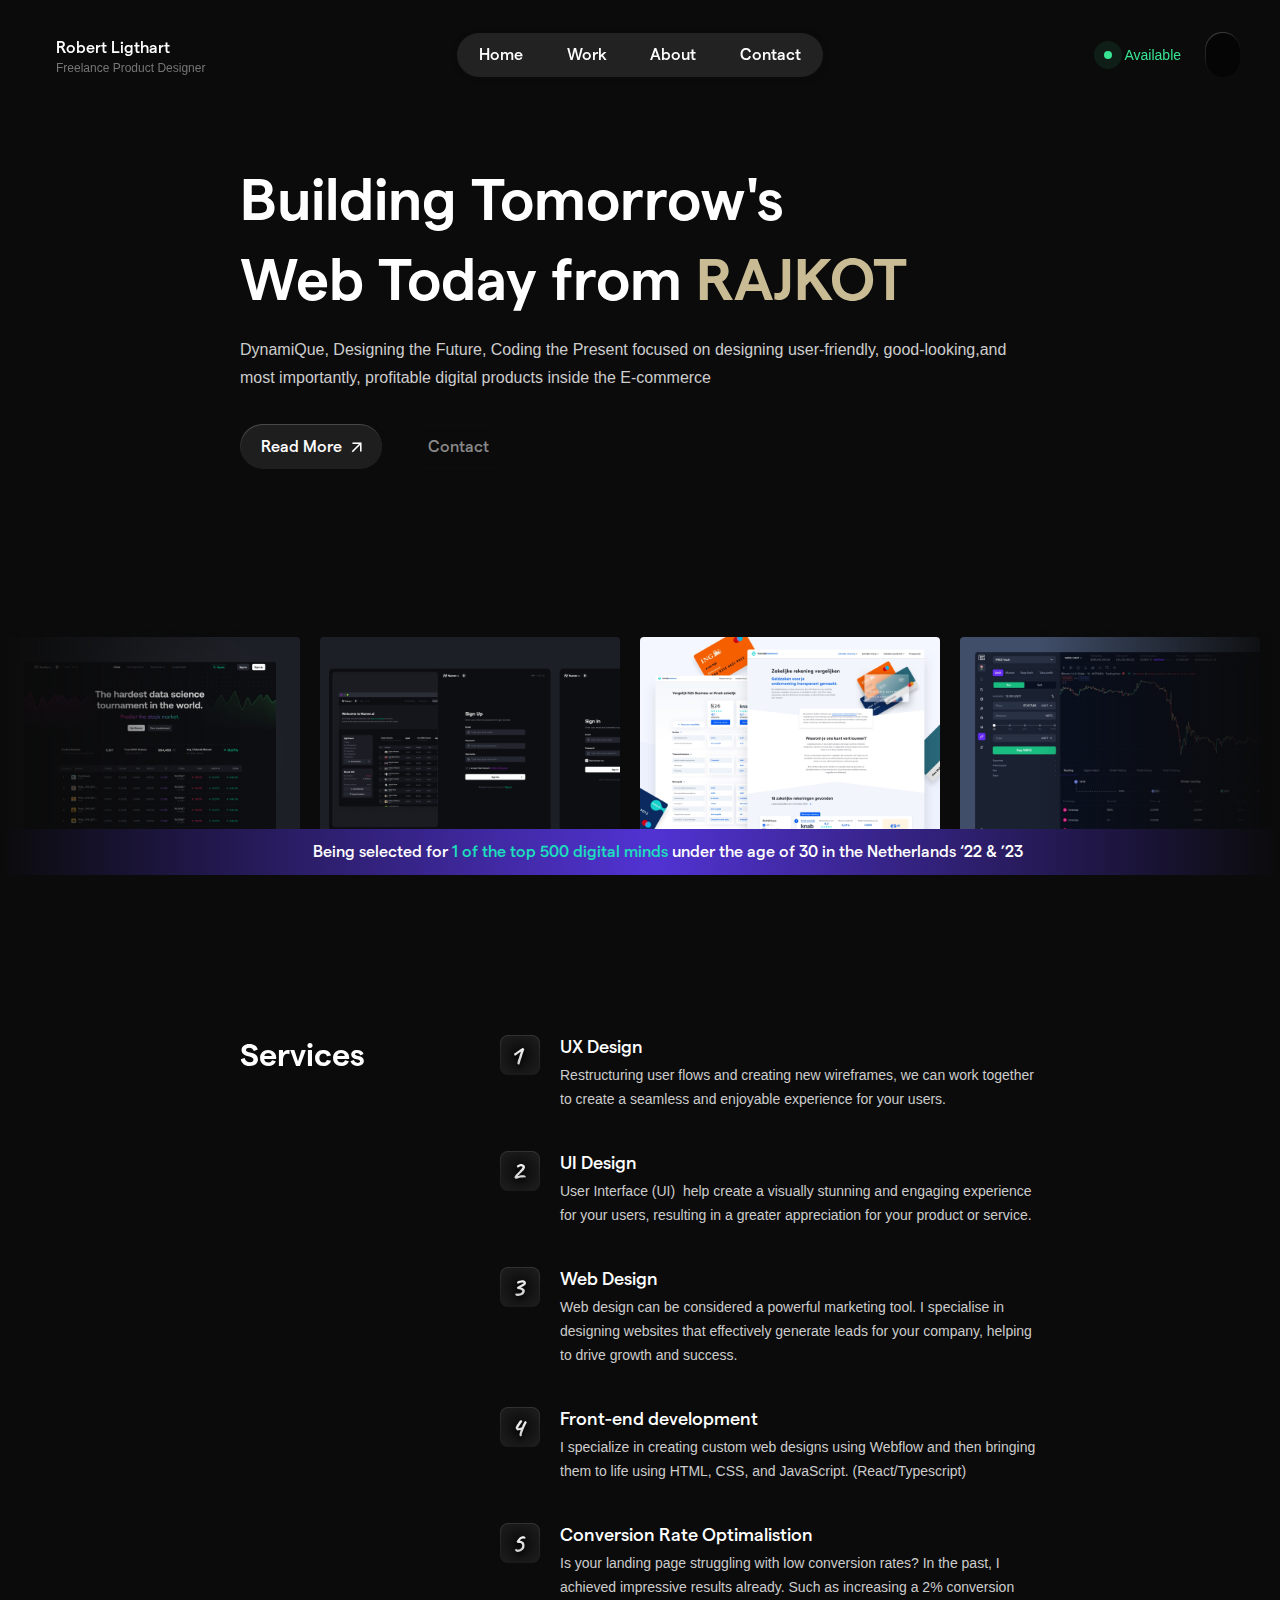
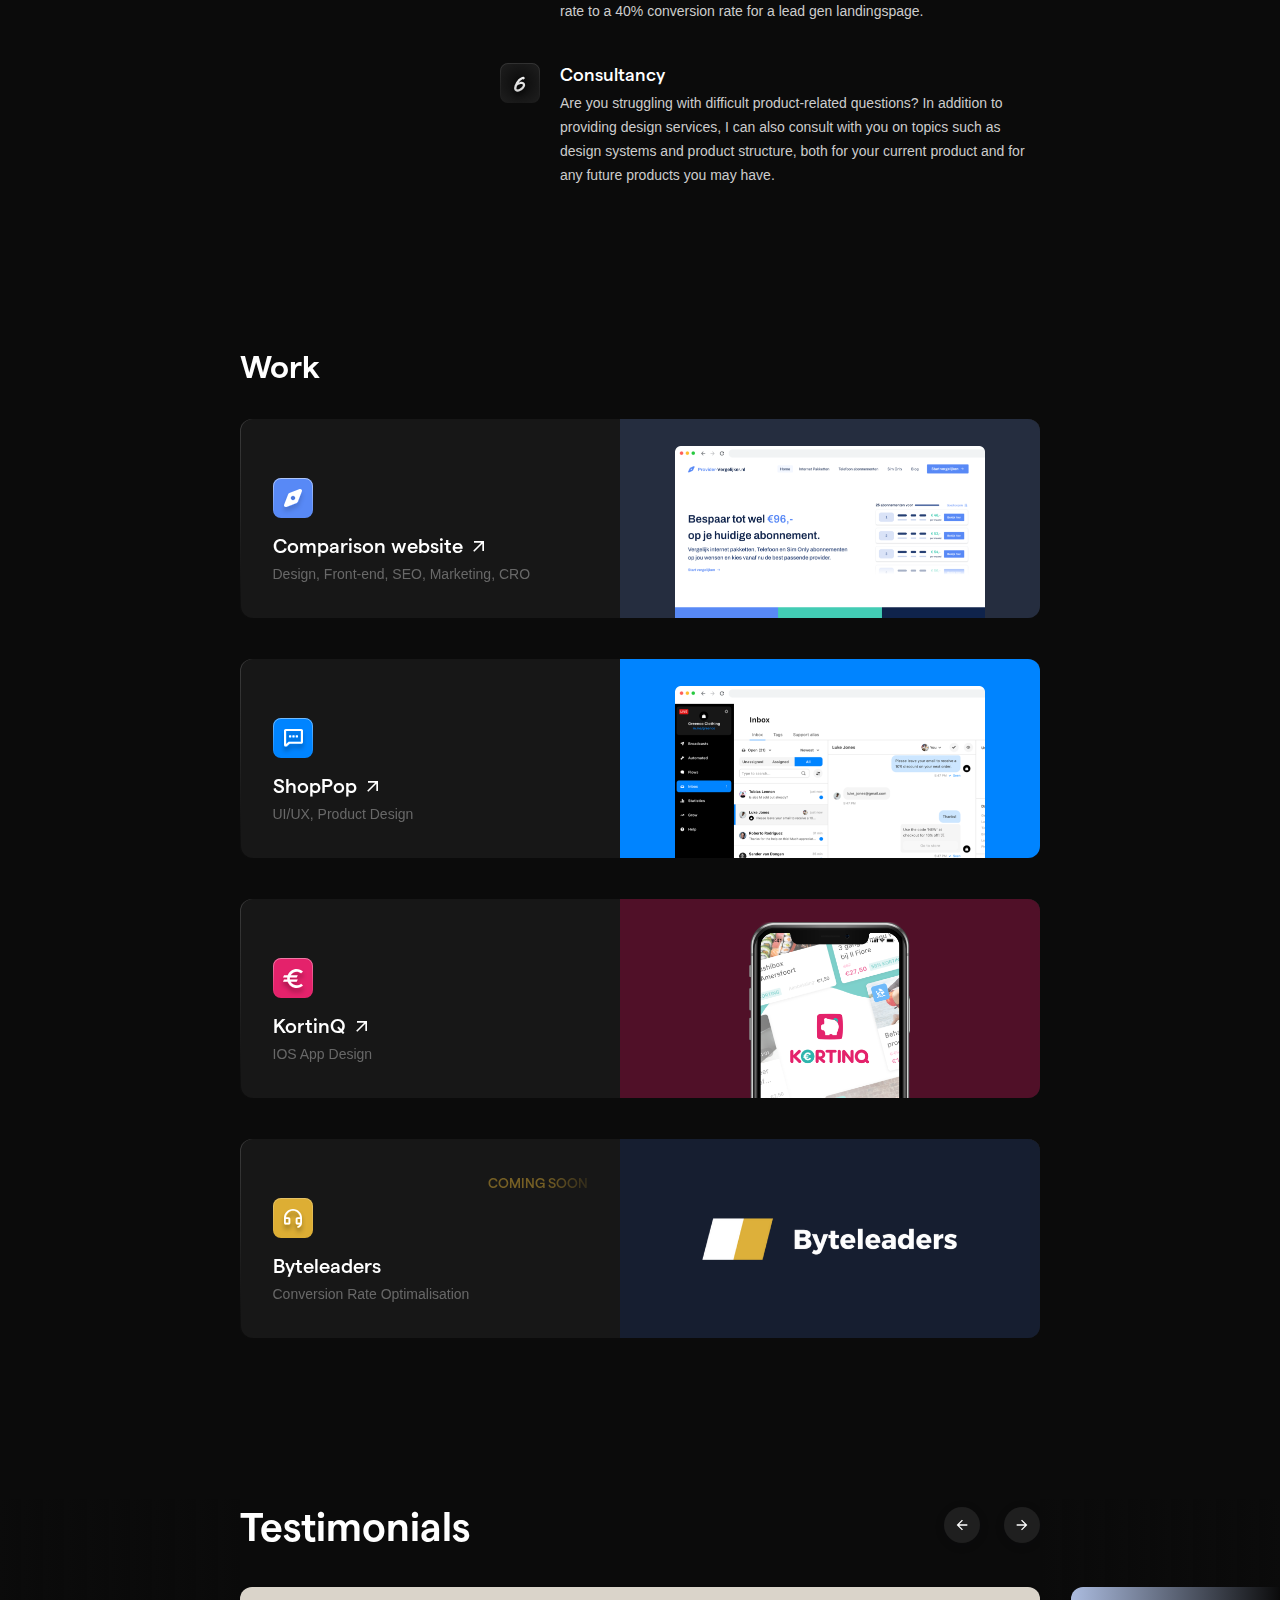
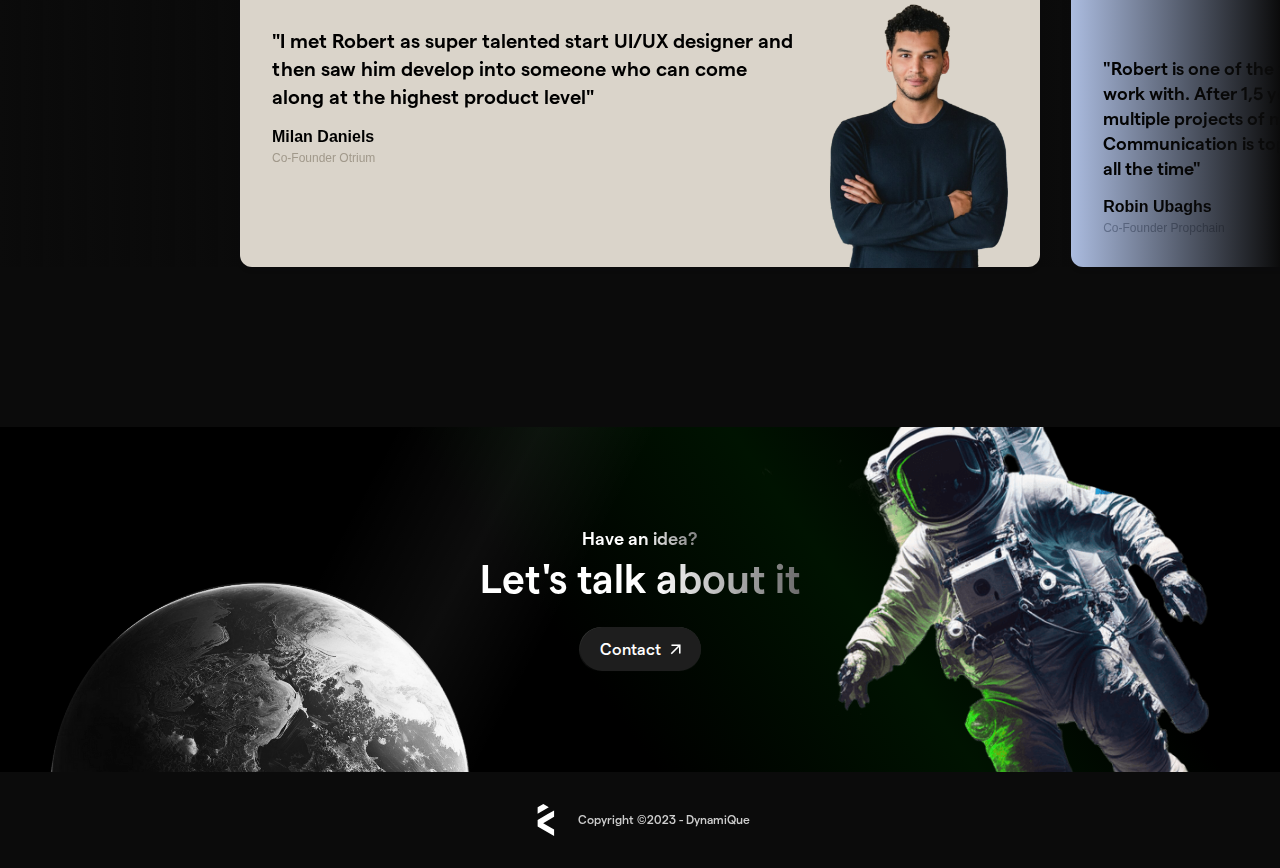
==== index.html @ 15ef6dbe "update" ====
<!DOCTYPE html>
<html data-wf-page="64470065adf2a67457bcbb56">

<head>
	<meta charset="utf-8">
	<meta http-equiv="X-UA-Compatible" content="IE=edge">
	<meta name="viewport" content="width=device-width, initial-scale=1">
	<title>DynamiQue</title>

	<!-- ======================== SEO ============================== -->

	<meta
		content="Robert Ligthart, since 2019 full-time Freelance Product Designer focused on designing user-friendly, good-looking and most importantly, profitable digital products inside the E-commerce, SaaS and Crypto/Web-3 industry."
		name="description" />

	<meta content="width=device-width, initial-scale=1" name="viewport" />

	<meta content="BVxOdTvZc98gJjVz7nX_ba3w53ioQmZ37UPcIJgCwN0" name="google-site-verification" />

	<!-- =========================================================== -->

	<!-- <link rel="stylesheet" href="/assets/css/bootstrap.min.css"> -->
	<link rel="stylesheet" href="/assets/css/fontawesome-all.css">
	<link rel="stylesheet" href="/assets/css/searchboxstyle.css">
	<link rel="stylesheet" href="/assets/css/slick.css">
	<link rel="stylesheet" href="/assets/css/slick-theme.css">
	<link rel="stylesheet" href="/assets/css/animate.css">
	<link rel="stylesheet" href="/assets/css/style.css">
	<link rel="stylesheet" href="/assets/css/responsive.css">
	<link rel="stylesheet" href="/assets/css/font.css">

	<script src="https://kit.fontawesome.com/6880c7d510.js" crossorigin="anonymous"></script>

	<link href="https://fonts.googleapis.com" rel="preconnect" />
	<link href="https://fonts.gstatic.com" rel="preconnect" crossorigin="anonymous" />
	<script type="text/javascript">
		WebFont.load({
			google: {
				families: [
					"Inter:regular,500,600,700,800",
					"Inter:regular,500,600,700,800",
				],
			},
		});
	</script>
	<script type="text/javascript">
		!(function (o, c) {
			var n = c.documentElement,
				t = " w-mod-";
			(n.className += t + "js"),
				("ontouchstart" in o ||
					(o.DocumentTouch && c instanceof DocumentTouch)) &&
				(n.className += t + "touch");
		})(window, document);
	</script>

	<script type="text/javascript">
		window.dataLayer = window.dataLayer || [];
		function gtag() {
			dataLayer.push(arguments);
		}
		gtag("js", new Date());
		gtag("set", "developer_id.dZGVlNj", true);
		gtag("config", "G-46DY1GMCLP");
	</script>
	<style>
		.menu_link {
			pointer-events: none;
		}

		body {
			-webkit-font-smoothing: antialiased;
			-moz-osx-font-smoothing: grayscale;
		}
	</style>
</head>

<body>
	<div class="page-wrapper">
		<main class="main-wrapper">
			<section class="section">
				<div class="container is-menu">
					<a href="/" aria-current="page" class="left-menu w-inline-block w--current">
						<div class="left-menu-content">
							<div class="text-block">Robert Ligthart</div>
							<div class="text-block-2">Freelance Product Designer</div>
						</div>
					</a>
					<div class="div-block-5">
						<div class="menu_wrap">
							<div class="menu">
								<a href="index.html" aria-current="page" class="menu_link w-inline-block w--current">
									<div class="menu_link-bg"></div>
									<p class="menu_link-text">Home</p>
								</a>
								<a href="work.html" class="menu_link w-inline-block">
									<p class="menu_link-text">Work</p>
									<div class="menu_link-bg"></div>
								</a>
								<a href="about.html" class="menu_link w-inline-block">
									<p class="menu_link-text">About</p>
									<div class="menu_link-bg"></div>
								</a>
								<a href="contact.html" class="menu_link w-inline-block">
									<p class="menu_link-text">Contact</p>
									<div class="menu_link-bg"></div>
								</a>
								<div class="menu_shape">
									<div class="menu_shape-bg"></div>
								</div>
							</div>
						</div>
					</div>
					<div class="right-menu">
						<div class="available">
							<div class="pulse">
								<div class="inner-pulse"></div>
								<div class="outer-pulse"></div>
							</div>
							<p class="available-txt">Available</p>
						</div>
						<div class="socials">
							<a href="#" target="_blank" class="social-item w-inline-block">
								<div class="inner-social-item">
									<div class="instagram w-embed">
										<i class="fa-brands fa-instagram"></i>
									</div>
								</div>
							</a>

							<!-- <a href="#" target="_blank" class="social-item w-inline-block">
								<div class="inner-social-item">
									<div class="dribbble w-embed">
										
									</div>
								</div>
							</a> -->

							<!-- <a href="#" target="_blank" class="social-item w-inline-block">
								<div class="inner-social-item">
									<div class="linkedin w-embed">
										
									</div>
								</div>
							</a> -->
						</div>
					</div>
				</div>

				<div class="container">
					<div class="mt">
						<div class="header-txt">
							<div class="header-title">
								<h1 class="heading-7">
									Building Tomorrow's <br> Web Today from
									<span class="holland">RAJKOT</span>
								</h1>
							</div>
							<p>DynamiQue, Designing the Future, Coding the Present focused on designing user-friendly, good-looking,and most importantly, profitable digital products inside the E-commerce</p>
						</div>

						<div class="intro-cta">
							<a data-w-id="9bf80744-7093-d2d6-af44-cd2eece1cec3" href="/about"
								class="primary-btn w-inline-block">
								<div class="inner-primary-btn">
									<div>Read More</div>
									<div class="primary-btn-arrow">
                                        <img src="/assets/img/arrow-up-white.svg" class="arrow-up-initial-hover">
										<img src="/assets/img/arrow-up.svg" class="arrow-up-initial" />
                                    </div>
								</div>
							</a> 

							<link rel="prefetch" href="/about" />
							<a href="contact.html"
								class="secondary-btn w-inline-block">
								<div class="inner-secondary-btn">
									<div>Contact</div>
								</div>
							</a>
							<link rel="prefetch" href="/contact" />
						</div>
					</div>
				</div>

<!-- ============================================================================================= -->

				<div class="carousel-slider">
					<div class="right-gradient"></div>
					<div class="left-gradient"></div>
					<div class="row">
						<a href="#" class="dribbble-item w-inline-block">
							<img src="/assets/img/slider 1.png" sizes="(max-width: 991px) 220px, 300px" alt="" class="dribbble-item"/>
						</a>

				  		<a href="#" class="dribbble-item w-inline-block">
							<img src="/assets/img/slider 2.png" sizes="(max-width: 991px) 220px, 300px" alt="" class="dribbble-item"/>
						</a>

						<a href="#" class="dribbble-item w-inline-block">
							<img src="/assets/img/slider 3.jpg" sizes="(max-width: 991px) 220px, 300px" alt="" class="dribbble-item"/>
						</a>
						
						<a href="#" class="dribbble-item w-inline-block">
							<img src="/assets/img/slider 4.jpg" sizes="(max-width: 991px) 220px, 300px" alt="" class="dribbble-item"/>
						</a>
						
						<a href="#" class="dribbble-item w-inline-block">
							<img src="/assets/img/slider 5.jpg" sizes="(max-width: 991px) 220px, 300px" alt="" class="dribbble-item"/>
						</a>
						
						<a href="#" class="dribbble-item w-inline-block">
							<img src="/assets/img/slider 6.jpg" sizes="(max-width: 991px) 220px, 300px" alt="" class="dribbble-item"/>
						</a>
						
						<a href="#" class="dribbble-item w-inline-block">
							<img src="/assets/img/slider 7.jpg" sizes="(max-width: 991px) 220px, 300px" alt="" class="dribbble-item"/>
						</a>
					</div>

					<div class="row">
						<a href="#" class="dribbble-item w-inline-block">
							<img src="/assets/img/slider 1.png" sizes="(max-width: 991px) 220px, 300px" alt="" class="dribbble-item"/>
						</a>

						<a href="#" class="dribbble-item w-inline-block">
							<img src="/assets/img/slider 2.png" sizes="(max-width: 991px) 220px, 300px" alt="" class="dribbble-item"/>
						</a>
						
						<a href="#" class="dribbble-item w-inline-block">
							<img src="/assets/img/slider 3.jpg" sizes="(max-width: 991px) 220px, 300px" alt="" class="dribbble-item"/>
						</a>
						
						<a href="#" class="dribbble-item w-inline-block">
							<img src="/assets/img/slider 4.jpg" sizes="(max-width: 991px) 220px, 300px" alt="" class="dribbble-item"/>
						</a>
						
						<a href="#" class="dribbble-item w-inline-block">
							<img src="/assets/img/slider 5.jpg" sizes="(max-width: 991px) 220px, 300px" alt="" class="dribbble-item"/>
						</a>
						
						<a href="#" class="dribbble-item w-inline-block">
							<img src="/assets/img/slider 6.jpg" sizes="(max-width: 991px) 220px, 300px" alt="" class="dribbble-item"/>
						</a>
						
						<a href="#" class="dribbble-item w-inline-block">
							<img src="/assets/img/slider 7.jpg" sizes="(max-width: 991px) 220px, 300px" alt="" class="dribbble-item"/>
						</a>
					</div>

				</div>


				<div class="tnw-winner">
					<img src="/assets/img/64470065adf2a622dfbcbb72_63c95a2087a25c332c25c104_TNW_logo%201.svg"
						loading="lazy" alt="" class="tnw-logo" />
					<div class="tnw-text"> Being selected for
						<span class="tnw-secondary-color">1 of the top 500 digital minds</span>
						under the age of 30 in the Netherlands ‘22 &amp; ’23
					</div>
				</div>

				<div class="container">
					<!-- <div class="mt">
						<div class="logos-txt"> In the past 6 years, I had to pleasure to work with companies such as </div>
						<div class="logo-carousel">
							<div class="right-gradient sm"></div>
							<div class="left-gradient sm"></div>
							<div class="part-1">
								<div class="logo-item-gradient">
									<div class="logo-item otri">
										<div class="logo-placement w-embed">
											<img src="/assets/img/brand 1.svg" alt="" />
										</div>
									</div>
								</div>
								<div class="logo-item-gradient">
									<div class="logo-item koncepted">
										<div class="logo-placement w-embed">
											<img src="/assets/img/brand 2.svg" alt="" />
										</div>
									</div>
								</div>
								<div class="logo-item-gradient">
									<div class="logo-item">
										<div class="logo-placement w-embed">
											<img src="/assets/img/brand 3.svg" alt="">
										</div>
									</div>
								</div>
								<div class="logo-item-gradient">
									<div class="logo-item">
										<img src="/assets/img/brand 4.svg" alt="" />
									</div>
								</div>
								<div class="logo-item-gradient">
									<div class="logo-item">
										<img src="/assets/img/brand 5.svg"
											loading="lazy" alt="" />
									</div>
								</div>
							</div>

							<div class="part-1">
								<div class="logo-item-gradient">
									<div class="logo-item otri">
										<div class="logo-placement w-embed">
											<img src="/assets/img/brand 1.svg" alt="" />
										</div>
									</div>
								</div>
								<div class="logo-item-gradient">
									<div class="logo-item koncepted">
										<div class="logo-placement w-embed">
											<img src="/assets/img/brand 2.svg" alt="" />
										</div>
									</div>
								</div>
								<div class="logo-item-gradient">
									<div class="logo-item">
										<div class="logo-placement w-embed">
											<img src="assets/brand 3.svg" alt="">
										</div>
									</div>
								</div>
								<div class="logo-item-gradient">
									<div class="logo-item">
										<img src="/assets/img/brand 4.svg" alt="" />
									</div>
								</div>
								<div class="logo-item-gradient">
									<div class="logo-item">
										<img src="/assets/img/brand 5.svg"
											loading="lazy" alt="" />
									</div>
								</div>
							</div>
						</div>
					</div> -->


					<div class="mt">
						<div class="services-grid">
							<h3 class="services">Services<span class="holland"></span></h3>
							<div class="w-layout-grid service-grid">
								
								<div class="service-item">
									<img src="/assets/img/no 1.svg" alt="" class="service-thumb" />
									<div class="service-item-txt">
										<div class="text-block-3">UX Design</div>
										<p class="p---sm">
											Restructuring user flows and creating new wireframes, we
											can work together to create a seamless and enjoyable
											experience for your users.
										</p>
									</div>
								</div>

								<div class="service-item">
									<img src="/assets/img/no 2.svg" alt="" class="service-thumb" />
									<div class="service-item-txt">
										<div class="text-block-3">UI Design</div>
										<p class="p---sm">
											User Interface (UI) &nbsp;help create a visually
											stunning and engaging experience for your users,
											resulting in a greater appreciation for your product or
											service.
										</p>
									</div>
								</div>
								<div class="service-item">
									<img src="/assets/img/no 3.svg" alt="" class="service-thumb" />
									<div class="service-item-txt">
										<div class="text-block-3">Web Design</div>
										<p class="p---sm">
											Web design can be considered a powerful marketing tool.
											I specialise in designing websites that effectively
											generate leads for your company, helping to drive growth
											and success.
										</p>
									</div>
								</div>
								<div class="service-item">
									<img src="/assets/img/no 4.svg" alt="" class="service-thumb" />
									<div class="service-item-txt">
										<div class="text-block-3">Front-end development</div>
										<p class="p---sm">
											I specialize in creating custom web designs using
											Webflow and then bringing them to life using HTML, CSS,
											and JavaScript. (React/Typescript)
										</p>
									</div>
								</div>
								<div class="service-item">
									<img src="/assets/img/no 5.svg" alt="" class="service-thumb" />
									<div class="service-item-txt">
										<div class="text-block-3">
											Conversion Rate Optimalistion
										</div>
										<p class="p---sm">
											Is your landing page struggling with low conversion
											rates? In the past, I achieved impressive results
											already. Such as increasing a 2% conversion rate to a
											40% conversion rate for a lead gen landingspage.
										</p>
									</div>
								</div>
								<div class="service-item">
									<img src="/assets/img/no 6.svg" alt="" class="service-thumb" />
									<div class="service-item-txt">
										<div class="text-block-3">Consultancy</div>
										<p class="p---sm">
											Are you struggling with difficult product-related
											questions? In addition to providing design services, I
											can also consult with you on topics such as design
											systems and product structure, both for your current
											product and for any future products you may have.
										</p>
									</div>
								</div>
							</div>
						</div>
					</div>


					<div class="mt">
						<h3 class="services">Work<span class="holland"></span></h3>
						<div class="w-layout-grid work-grid">
							<a href="/provider-vergelijker" class="work-item w-inline-block">
								<div class="inner-work-item">
									
									<div class="work-item-left">
										<img src="/assets/img/project 1 icon.svg" class="work-item-thumb"/>

										<div class="work-item-txt">
											<div class="work-item-title">
												<div class="work-item-header">Comparison website</div>
												<img src="/assets/img/project arrow.svg" class="arrow" />
											</div>
											<div class="work-item-text">
												Design, Front-end, SEO, Marketing, CRO
											</div>
										</div>
									</div>

									<div class="work-item-right provider-vergelijker">
										<img src="/assets/img/project img 1.png" sizes="(max-width: 479px) 79vw, 310px" alt="" class="provider-vergelijker" />
									</div>
								</div>
							</a>

							<a href="/shoppop" class="work-item w-inline-block">
								<div class="inner-work-item">
									<div class="work-item-left">
										<img src="/assets/img/project 2 icon.svg" alt="" class="work-item-thumb" />

										<div class="work-item-txt">
											<div class="work-item-title">
												<div class="work-item-header">ShopPop</div>
												<img src="/assets/img/project arrow.svg" class="arrow" />
											</div>
											<div class="work-item-text">UI/UX, Product Design</div>
										</div>
									</div>

									<div class="work-item-right shoppop">
										<img src="/assets/img/project img 2.png" sizes="(max-width: 479px) 79vw, 310px" alt="" class="provider-vergelijker" />
									</div>
								</div>
							</a>
							
							<a href="/kortinq" class="work-item w-inline-block">
								<div class="inner-work-item">
									<div class="work-item-left">
										<img src="/assets/img/project 3 icon.svg" alt="" class="work-item-thumb" />

										<div class="work-item-txt">
											<div class="work-item-title">
												<div class="work-item-header">KortinQ</div>
												<img src="/assets/img/project arrow.svg" class="arrow" />
											</div>
											<div class="work-item-text">IOS App Design</div>
										</div>
									</div>

									<div class="work-item-right kortinq">
										<img src="/assets/img/project img 3.png" alt="" class="kortinq" />
									</div>
								</div>
							</a> 
							
							<a href="#" class="work-item-coming-soon w-inline-block">
								<div class="inner-work-item disabled">
									<div class="work-item-left">
										<img src="/assets/img/project 4 icon.svg" alt="" class="work-item-thumb" />

										<div class="work-item-txt">
											<div class="work-item-header"> Byteleaders </div>
											<div class="work-item-text"> Conversion Rate Optimalisation </div>
										</div>
										<div class="work-item-coming">COMING SOON</div>
									</div>

									<div class="work-item-right byteleaders">
										<img src="/assets/img/project img 4.png" sizes="(max-width: 479px) 86vw, 270px" alt="" class="image" />
									</div>
								</div>
							</a>
						</div>
					</div>
				</div>
                <div class="section-2 overflow-hidden">
                    <div class="right-gradient hidden"></div>
                    <div class="left-gradient hidden"></div>
                    <div class="container w-container">
                        <div class="inner-container _574px">
                            <h2>Testimonials</h2>
                        </div>
                        <div class="slider-wrapper w-slider">
                            <div class="slider-mask width-490px w-slider-mask">
                                <div class="slide-item-mg w-slide">
                                    <div class="card">
                                        <div class="div-block-2">
                                            <div class="div-block-3">
                                                <h5 class="heading-6">
                                                    "I met Robert as super talented start UI/UX designer
                                                    and then saw him develop into someone who can come
                                                    along at the highest product level"
                                                </h5>
                                                <div class="author">
                                                    <p class="paragraph-2">Milan Daniels</p>
                                                    <p class="paragraph-3">Co-Founder Otrium</p>
                                                </div>
                                            </div>
                                        </div>
                                        <img src="/assets/img/testimonial 1.png"
                                            loading="lazy" alt="" class="milan" />
                                    </div>
                                </div>
                                <div class="slide-item-mg w-slide">
                                    <div class="card propchain">
                                        <div class="div-block-2">
                                            <div class="div-block-3">
                                                <h5 class="heading-6 propchain">
                                                    "Robert is one of the few with a mindset that I like
                                                    to work with. After 1,5 year collaboration, I
                                                    brought him in multiple projects of mine like one of
                                                    them Propchain. Communication is top-notch and
                                                    consistent in promises all the time"
                                                </h5>
                                                <div class="author">
                                                    <p class="paragraph-2">Robin Ubaghs</p>
                                                    <p class="paragraph-3 prop">Co-Founder Propchain</p>
                                                </div>
                                            </div>
                                        </div>
                                        <img src="/assets/img/testimonial 2.png"
                                            loading="lazy" alt="" class="robin" />
                                    </div>
                                </div>
                                <div class="slide-item-mg w-slide">
                                    <div class="card shoppop">
                                        <div class="div-block-2">
                                            <div class="div-block-3">
                                                <h5 class="heading-6">
                                                    Robert helped at ShopPop a ton with hands- on help
                                                    designing an Inbox for Messenger, and later figuring
                                                    out big product questions and our website"
                                                </h5>
                                                <div class="author">
                                                    <p class="paragraph-2">Luc van Loon</p>
                                                    <p class="paragraph-3 shoppop">
                                                        Product Designer (ShopPop back-then)
                                                    </p>
                                                </div>
                                            </div>
                                        </div>
                                        <img src="/assets/img/testimonial 3.png" sizes="(max-width: 767px) 100vw, 320.5390625px" class="luc-van-loon" />
                                    </div>
                                </div>
                                <div class="slide-item-mg w-slide">
                                    <div class="card colect">
                                        <div class="div-block-2">
                                            <div class="div-block-3">
                                                <h5 class="heading-6">
                                                    "Robert is someone with an insane eye for detail.
                                                    Extremely consistent in everything he does,
                                                    communication, UI/UX, promises, and so forth which
                                                    makes it super easy to work with"<br />
                                                </h5>
                                                <div class="author">
                                                    <p class="paragraph-2">Michiel Tol</p>
                                                    <p class="paragraph-3 colect">CMOA of Colect</p>
                                                </div>
                                            </div>
                                        </div>
                                        <img src="/assets/img/testimonial 4.png" sizes="(max-width: 767px) 100vw, 265.7109375px" class="michiel-tol">
                                    </div>
                                </div>
                            </div>


                            <div class="btn-circle-secondary slider-arrow left---top-left w-slider-arrow-left">
                                <img src="/assets/img/testimonial arrow.svg">
                            </div>
                            <div class="btn-circle-secondary slider-arrow right---top-left w-slider-arrow-right">
                                <img src="/assets/img/testimonial arrow.svg" class="image-2" />
                            </div>
                            <div class="hidden-on-desktop w-slider-nav w-round"></div>
                        </div>
                    </div>
                </div>


                <div class="footer-cta">
                    <div class="footer-cta-text">
                        <img src="/assets/img/footer img 1.png" sizes="420px" class="earth">
						<img src="/assets/img/footer img 2.png" sizes="450px" class="space-men">
                        <h5 class="heading-2">Have an idea?</h5>
                        <h2 class="heading-3">Let's talk about it</h2>
                        <div class="mt-16">
                            <a data-w-id="9bf80744-7093-d2d6-af44-cd2eece1cec3" href="contact.html"
                                class="primary-btn w-inline-block">
                                <div class="inner-primary-btn">
                                    <div>Contact</div>
                                    <div class="primary-btn-arrow">
                                        <img src="/assets/img/arrow-up-white.svg" class="arrow-up-initial-hover">
										<img src="/assets/img/arrow-up.svg" class="arrow-up-initial" />
                                    </div>
                                </div>
                            </a>
                            <link rel="prefetch" href="/contact" />
                        </div>
                    </div>
                </div>

                <div class="f-footer-small">
                    <div class="container">
                        <div class="f-footer-bottom">
                            <div class="f-footer-brand">
                                <a href="index.html" class="f-footer-logo-mark w-inline-block">
									<img src="/assets/img/logo.svg" class="profile-img">
								</a>
                                <p class="f-footer-detail"> Copyright ©2023 - DynamiQue </p>
                            </div>
                            <!-- <a href="/side-projects" class="f-footer-logo-mark w-inline-block">
                                <p class="f-footer-detail">Sideprojects<br></p>
                            </a>
                            <div class="f-footer-group">
                                <div id="w-node-_5ec1b072-b014-a913-42a4-f41663e1c252-63e1c248" class="f-footer-menu">
                                    <a href="/provider-vergelijker" class="f-footer-link w-inline-block">
                                        <div>Comparison</div>
                                    </a><a href="/shoppop" class="f-footer-link w-inline-block">
                                        <div>ShopPop</div>
                                    </a><a href="/kortinq" class="f-footer-link w-inline-block">
                                        <div>KortinQ</div>
                                    </a><a href="#" class="f-footer-link w-inline-block">
                                        <div>Byteleaders</div>
                                    </a>
                                </div>
                            </div> -->
                        </div>
                    </div>
                </div>
            </section>
        </main>
    </div>
<script src="https://d3e54v103j8qbb.cloudfront.net/js/jquery-3.5.1.min.dc5e7f18c8.js?site=64470065adf2a67f8abcbb4d" type="text/javascript" integrity="sha256-9/aliU8dGd2tb6OSsuzixeV4y/faTqgFtohetphbbj0=" crossorigin="anonymous"></script>

<script src="https://uploads-ssl.webflow.com/64470065adf2a67f8abcbb4d/js/webflow.e2988b0b6.js" type="text/javascript"></script>

	<!-- <script src="/assets/js/bootstrap.min.js"></script>
	<script src="/assets/js/jquery.min.js"></script>
	<script src="/assets/js/slick.min.js"></script>
	<script src="/assets/js/slick.js"></script>
	<script src="/assets/js/wow.min.js"></script> -->

    <script>
        let duration = 400;
        let menuShape = $(".menu_shape");
        let menuShapeBG = $(".menu_shape-bg");
        let menuLink = $(".menu_link");
        let currentLink = $(".menu_link.w--current");

        // On page load
        moveShape(currentLink);
        $(".menu_link-bg").css("opacity", "0");
        menuShape.css("opacity", "1");
        menuLink.css("pointer-events", "auto");

        // On click
        menuLink.on("click", function (e) {
            // Page url
            e.preventDefault();
            setTimeout(() => {
                window.location = $(this).attr("href");
            }, duration);
            // menuShapeBG Stretch
            if ($(this).index() > currentLink.index()) {
                menuShape.css("justify-content", "flex-end");
            }
            if (currentLink.index() !== $(this).index()) {
                menuShapeBG.css("transition", `width ${duration / 2}ms`);
                menuShapeBG.css("width", "140%");
                setTimeout(() => {
                    menuShapeBG.css("width", "100%");
                }, duration / 2);
            }
            // menuShape move
            menuShape.css("transition", `all ${duration}ms`);
            moveShape($(this));
        });

        // Snap
        function moveShape(target) {
            let linkWidth = target.innerWidth();
            let linkOffset = target.offset().left;
            let menuOffset = $(".menu").offset().left;
            let leftPosition = linkOffset - menuOffset;
            menuShape.css("left", leftPosition);
            menuShape.css("width", linkWidth);
        }

        // Resize
        window.addEventListener("resize", function () {
            moveShape(currentLink);
        });

        // Back button safari
        window.onpageshow = function (event) {
            if (event.persisted) {
                window.location.reload();
            }
        };
    </script>
</body>

</html>
---- assets/css/searchboxstyle.css ----
/* https://meyerweb.com/eric/tools/css/reset/ 
   v2.0 | 20110126
   License: none (public domain)
*/


/* -------------------------------- 

Primary style

-------------------------------- */
html * {
  -webkit-font-smoothing: antialiased;
  -moz-osx-font-smoothing: grayscale;
}

*, *:after, *:before {
  -webkit-box-sizing: border-box;
  -moz-box-sizing: border-box;
  box-sizing: border-box;
}


/* -------------------------------- 

Modules - reusable parts of our design

-------------------------------- */
.img-replace {
  /* replace text with an image */
  display: inline-block;
  overflow: hidden;
  text-indent: 100%;
  color: transparent;
  white-space: nowrap;
}

/* -------------------------------- 

xnugget info 

-------------------------------- */
.cd-nugget-info {
  text-align: center;
  position: absolute;
  width: 100%;
  height: 50px;
  line-height: 50px;
  bottom: 0;
  left: 0;
}
.cd-nugget-info a {
  position: relative;
  font-size: 14px;
  color: #5e6e8d;
  -webkit-transition: all 0.2s;
  -moz-transition: all 0.2s;
  transition: all 0.2s;
  outline: none;
}
.no-touch .cd-nugget-info a:hover {
  opacity: .8;  outline: none;
}
.cd-nugget-info span {
  vertical-align: middle;
  display: inline-block;
}
.cd-nugget-info span svg {
  display: block;
}
.cd-nugget-info .cd-nugget-info-arrow {
  fill: #5e6e8d;
}

/* -------------------------------- 

Main components 

-------------------------------- */

.cd-popup-trigger {
  
}

@media screen and (min-width:1600px) and (max-width:1700px){
	.cd-popup-container {
    position: relative;
    width: 76% !important;}
    .cd-popup-container .cd-popup-close { right: 20% !important;}
}
@media screen and (min-width:1701px) and (max-width:1800px){
	.cd-popup-container {
    position: relative;
    width: 100% !important;}
     .cd-popup-container .cd-popup-close { right: 21.5% !important;}
}
@media screen and (min-width:1801px) and (max-width:1900px){
	.cd-popup-container {
    position: relative;
    width: 75% !important;}
     .cd-popup-container .cd-popup-close { right: 24% !important;}
} 
@media screen and (min-width:1901px) and (max-width:2000px){
	.cd-popup-container {
    position: relative;
    width: 72% !important;}
     .cd-popup-container .cd-popup-close { right: 28% !important;}
}
@media screen and (min-width:2001px) and (max-width:2100px){
	.cd-popup-container {
    position: relative;
    width: 72% !important;}
    .cd-popup-container .cd-popup-close { right: 30% !important;}
}
@media screen and (min-width:2101px) and (max-width:2300px){
	.cd-popup-container {
    position: relative;
    width: 70% !important;}
    .cd-popup-container .cd-popup-close { right: 34% !important;}
}

@media screen and (min-width:2301px) and (max-width:2500px){
	.cd-popup-container {
    position: relative;
    width: 68% !important;}
     .cd-popup-container .cd-popup-close { right: 39% !important;}
}

@media screen and (min-width:2501px) and (max-width:2800px){
	.cd-popup-container {
    position: relative;
    width: 67% !important;}
    .cd-popup-container .cd-popup-close { right: 42% !important;}
}

@media screen and (min-width:2801px) and (max-width:2900px){
	.cd-popup-container {
    position: relative;
    width: 66% !important;}
.cd-popup-container .cd-popup-close { right: 44% !important;}     
}
@media screen and (min-width:2901px) and (max-width:3200px){
	.cd-popup-container {
    position: relative;
    width: 64% !important;}
.cd-popup-container .cd-popup-close { right: 49% !important;}
}
@media screen and (min-width:3201px) and (max-width:3500px){
	.cd-popup-container {
    position: relative;
    width: 63% !important;}
.cd-popup-container .cd-popup-close { right: 53% !important;}
}
@media screen and (min-width:3501px) and (max-width:3800px){
	.cd-popup-container {
    position: relative;
    width: 62% !important;}
.cd-popup-container .cd-popup-close { right: 56% !important;}
}
@media screen and (min-width:3801px) and (max-width:4000px){
	.cd-popup-container {
    position: relative;
    width: 61% !important;}
.cd-popup-container .cd-popup-close { right: 58% !important;}
}
@media only screen and (min-width: 4001px) {
 .cd-popup-container {
    position: relative;
    width: 61% !important;}
.cd-popup-container .cd-popup-close { right: 58% !important;}
}
/* -------------------------------- 

xpopup 

-------------------------------- */
.cd-popup {
  position: fixed;
  left: 0;
  top: 79px;
  height: 100%;
  width: 100%;
  background-color: rgba(0, 0, 0, 0.5);
  opacity: 0;
  visibility: hidden;
  -webkit-transition: opacity 0.3s 0s, visibility 0s 0.3s;
  -moz-transition: opacity 0.3s 0s, visibility 0s 0.3s;
  transition: opacity 0.3s 0s, visibility 0s 0.3s;
  z-index: 99999;
  text-align: center;
}
.cd-popup.is-visible {
  opacity: 1;
  visibility: visible;
  -webkit-transition: opacity 0.3s 0s, visibility 0s 0s;
  -moz-transition: opacity 0.3s 0s, visibility 0s 0s;
  transition: opacity 0.3s 0s, visibility 0s 0s;
}

.cd-popup-container {
  position: relative;
  width: 100%;
  margin: 0px;
  -webkit-transform: translateX(20%);
  -moz-transform: translateX(20%);
  -ms-transform: translateX(20%);
  -o-transform: translateX(20%);
  transform: translateX(20%);
  /* Force Hardware Acceleration in WebKit */
  -webkit-backface-visibility: hidden;
  -webkit-transition-property: -webkit-transform;
  -moz-transition-property: -moz-transform;
  transition-property: transform;
  -webkit-transition-duration: 0.8s;
  -moz-transition-duration: 0.8s;
  transition-duration: 0.8s;
  float: right;
display: inline-block;
text-align: center;
background-color:#0768a3;
top: -79px;
}


.cd-popup-container .cd-popup-close {
  position: absolute;
 right: 20%;
  width: 30px;
  height: 48px;
background: none;

}
.cd-popup-container .cd-popup-close::before, .cd-popup-container .cd-popup-close::after {
  content: '';
  position: absolute;
  top: 22px;
  width: 22px;
  height: 3px;
  background-color: #fff;
}
.cd-popup-container .cd-popup-close::before {
  -webkit-transform: rotate(45deg);
  -moz-transform: rotate(45deg);
  -ms-transform: rotate(45deg);
  -o-transform: rotate(45deg);
  transform: rotate(45deg);
  left: 0px;
}
.cd-popup-container .cd-popup-close::after {
  -webkit-transform: rotate(-45deg);
  -moz-transform: rotate(-45deg);
  -ms-transform: rotate(-45deg);
  -o-transform: rotate(-45deg);
  transform: rotate(-45deg);
  right: 8px;
}
.is-visible .cd-popup-container {
  -webkit-transform: translateY(0);
  -moz-transform: translateY(0);
  -ms-transform: translateY(0);
  -o-transform: translateY(0);
  transform: translateY(0);
}
.search-container {
    float: none;
    display: inline-block;
    width: 64%;
    height: 79px;
    padding-left: 100px;
}
.search-container input[type="text"]::-webkit-input-placeholder { color: #fff;}
.search-container input[type="text"]::-moz-placeholder {color: #fff;}
.search-container input[type="text"]:-moz-placeholder {color: #fff;}
.search-container input[type="text"]:-ms-input-placeholder {color: #fff;}
.search-container input[type="text"]:focus { background:none; color: #fff;outline: none;}
.search-container input[type="text"]:focus::-webkit-input-placeholder { color: #fff;}
.search-container input[type="text"]:focus::-moz-placeholder { color: #fff;}
.search-container input[type="text"]:focus:-moz-placeholder { color: #fff;}
.search-container input[type="text"]:focus:-ms-input-placeholder { color: #fff;}

.search-container input[type=text]{
  padding: 12px;
margin-top: 0px;
font-size: 17px;
border: none;
width: 75%;
height: 76px;
color: #fff;
background: none;
  outline: none;
  float: left;
     font-family: 'Ubuntu-Bold';
}
.search-container button {
  float: left;
  padding: 0;
  margin-top: 0px;
  margin-right: 0px;
  background: none;
  font-size: 17px;
  border: none;
  width: 48px;
  cursor: pointer;
  height: 81px;
    outline: none;
background: none;
}
.search-container img {
    padding: 0px 0 0 0px;
}

.search_result_pop_main{
	    float: none;
    display: inline-block;
    width: 532px;
    background-color: #fff;
    height: auto;
    padding: 20px;
    max-height: 270px;
    overflow-y: auto;
overflow-x: hidden;
}

.poppup_drop_maine{
    width: 100%;
    float: none;
    display: inline-block;
}
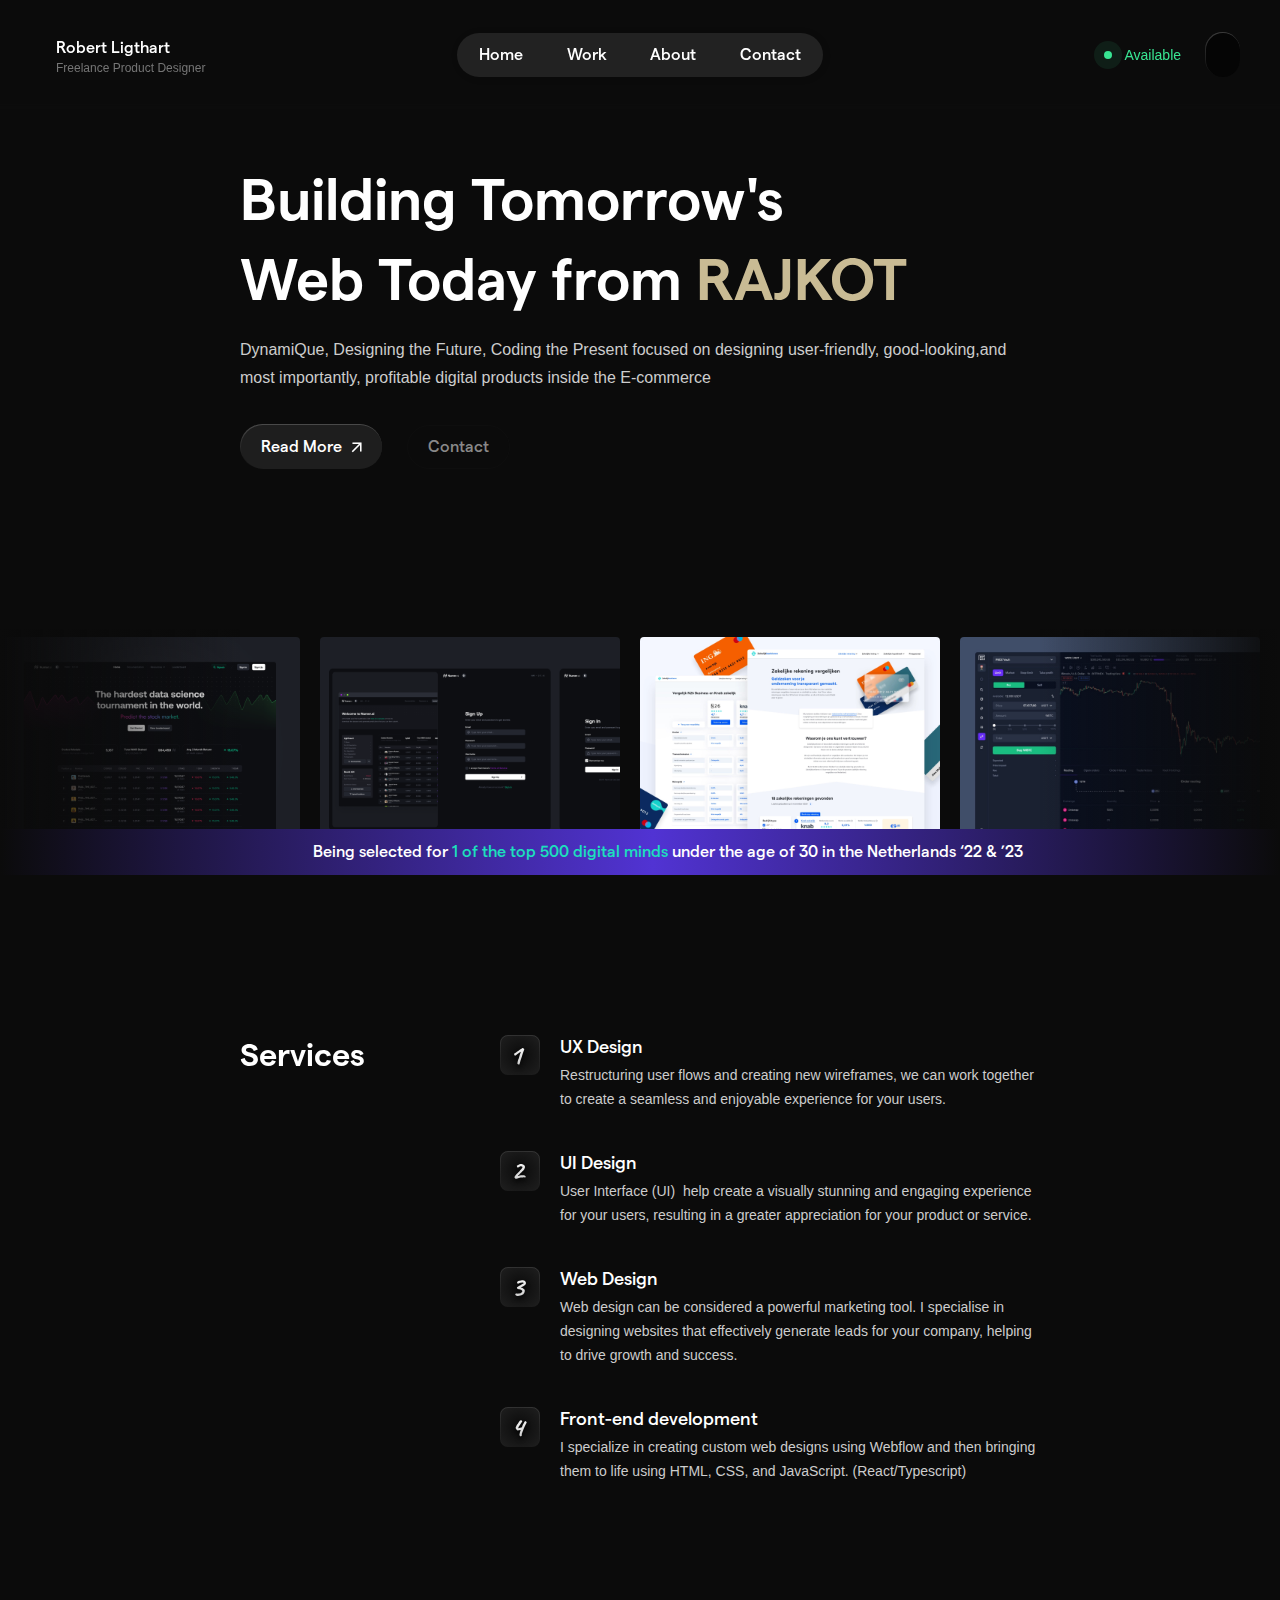
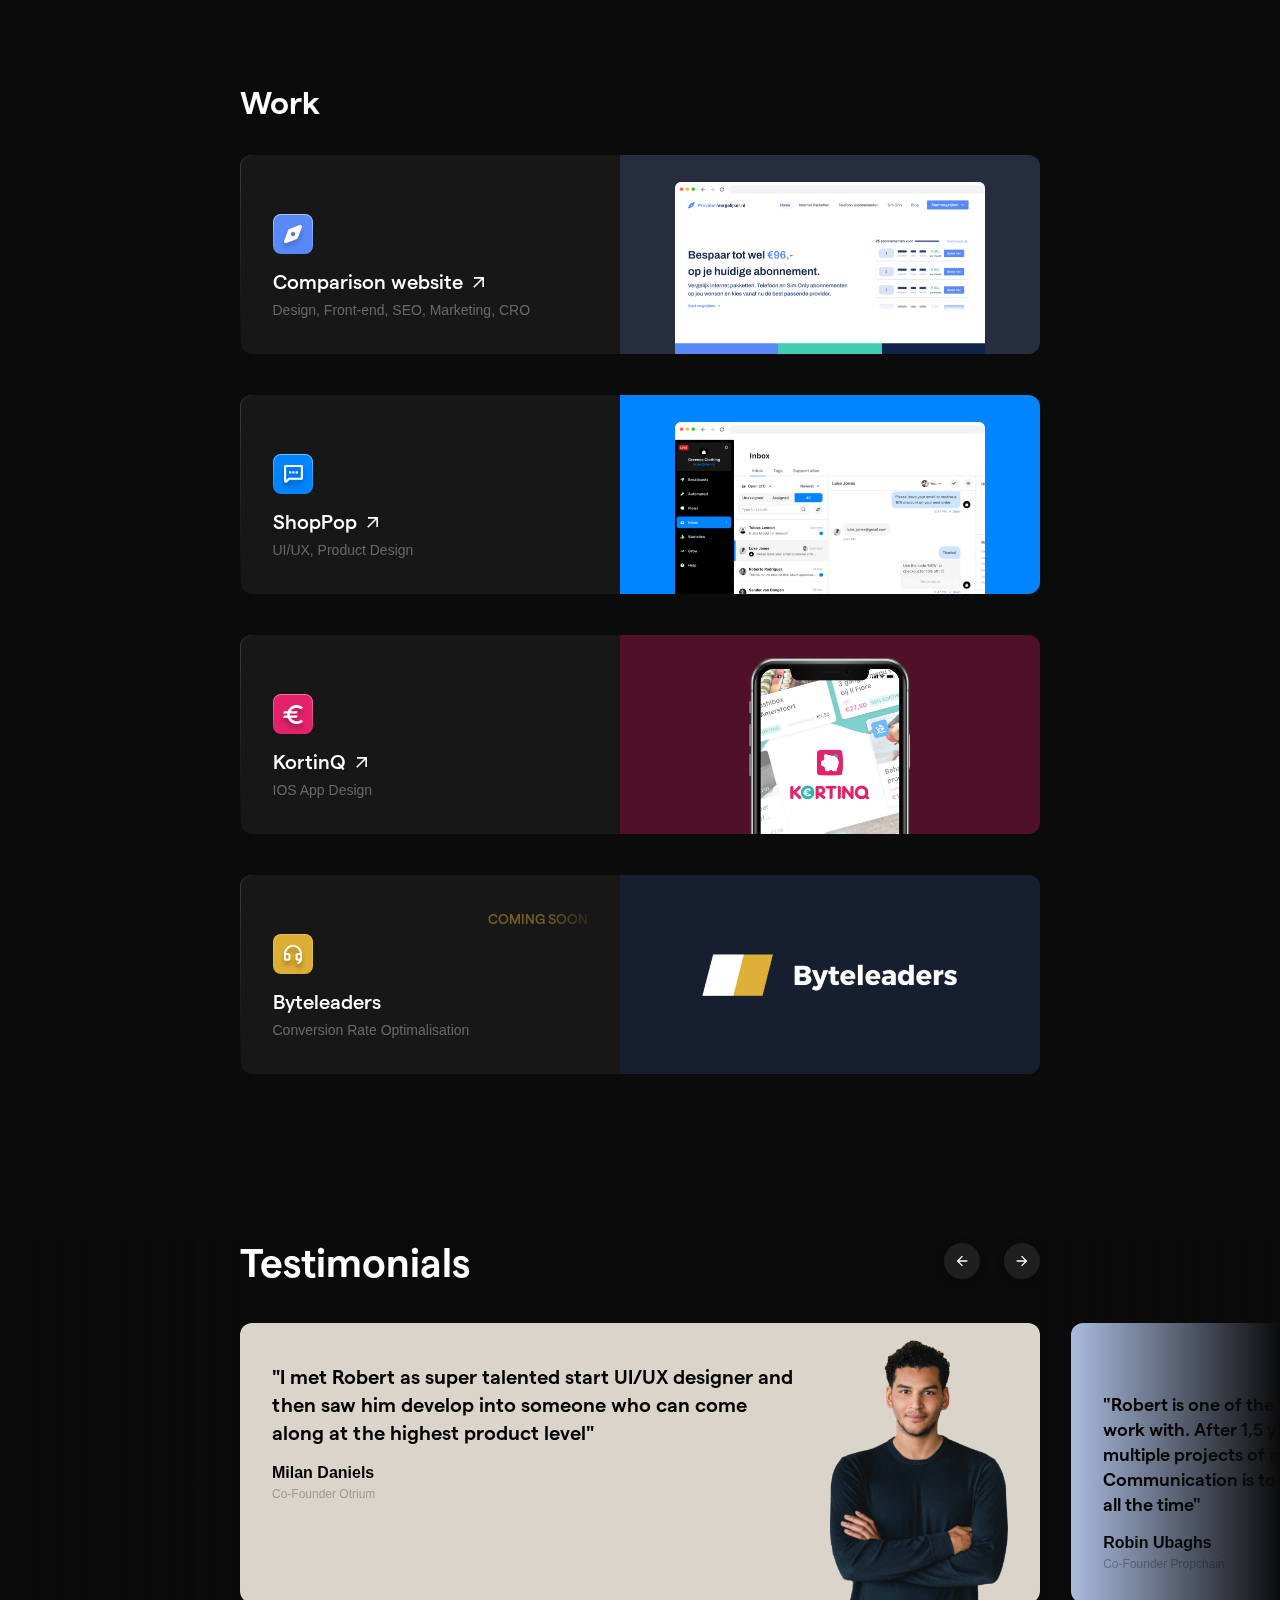
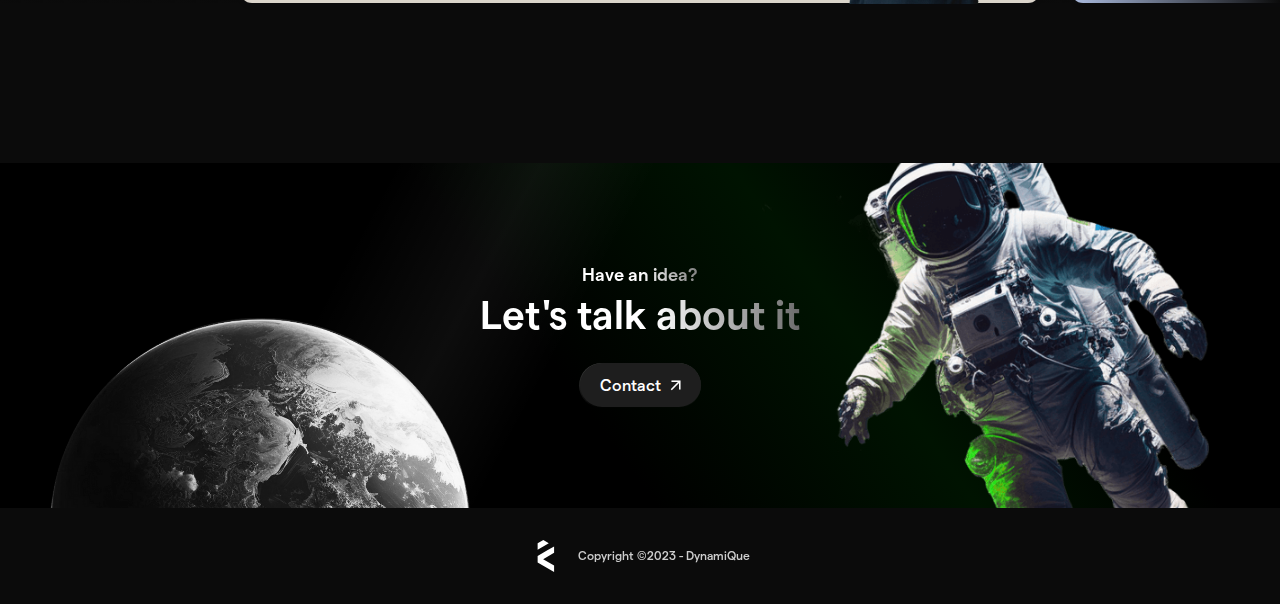
==== commit 230e72d8: "update" ====
--- a/index.html
+++ b/index.html
@@ -391,7 +391,7 @@
 										</p>
 									</div>
 								</div>
-								<div class="service-item">
+								<!-- <div class="service-item">
 									<img src="/assets/img/no 5.svg" alt="" class="service-thumb" />
 									<div class="service-item-txt">
 										<div class="text-block-3">
@@ -404,8 +404,8 @@
 											40% conversion rate for a lead gen landingspage.
 										</p>
 									</div>
-								</div>
-								<div class="service-item">
+								</div> -->
+								<!-- <div class="service-item">
 									<img src="/assets/img/no 6.svg" alt="" class="service-thumb" />
 									<div class="service-item-txt">
 										<div class="text-block-3">Consultancy</div>
@@ -417,7 +417,7 @@
 											product and for any future products you may have.
 										</p>
 									</div>
-								</div>
+								</div> -->
 							</div>
 						</div>
 					</div>
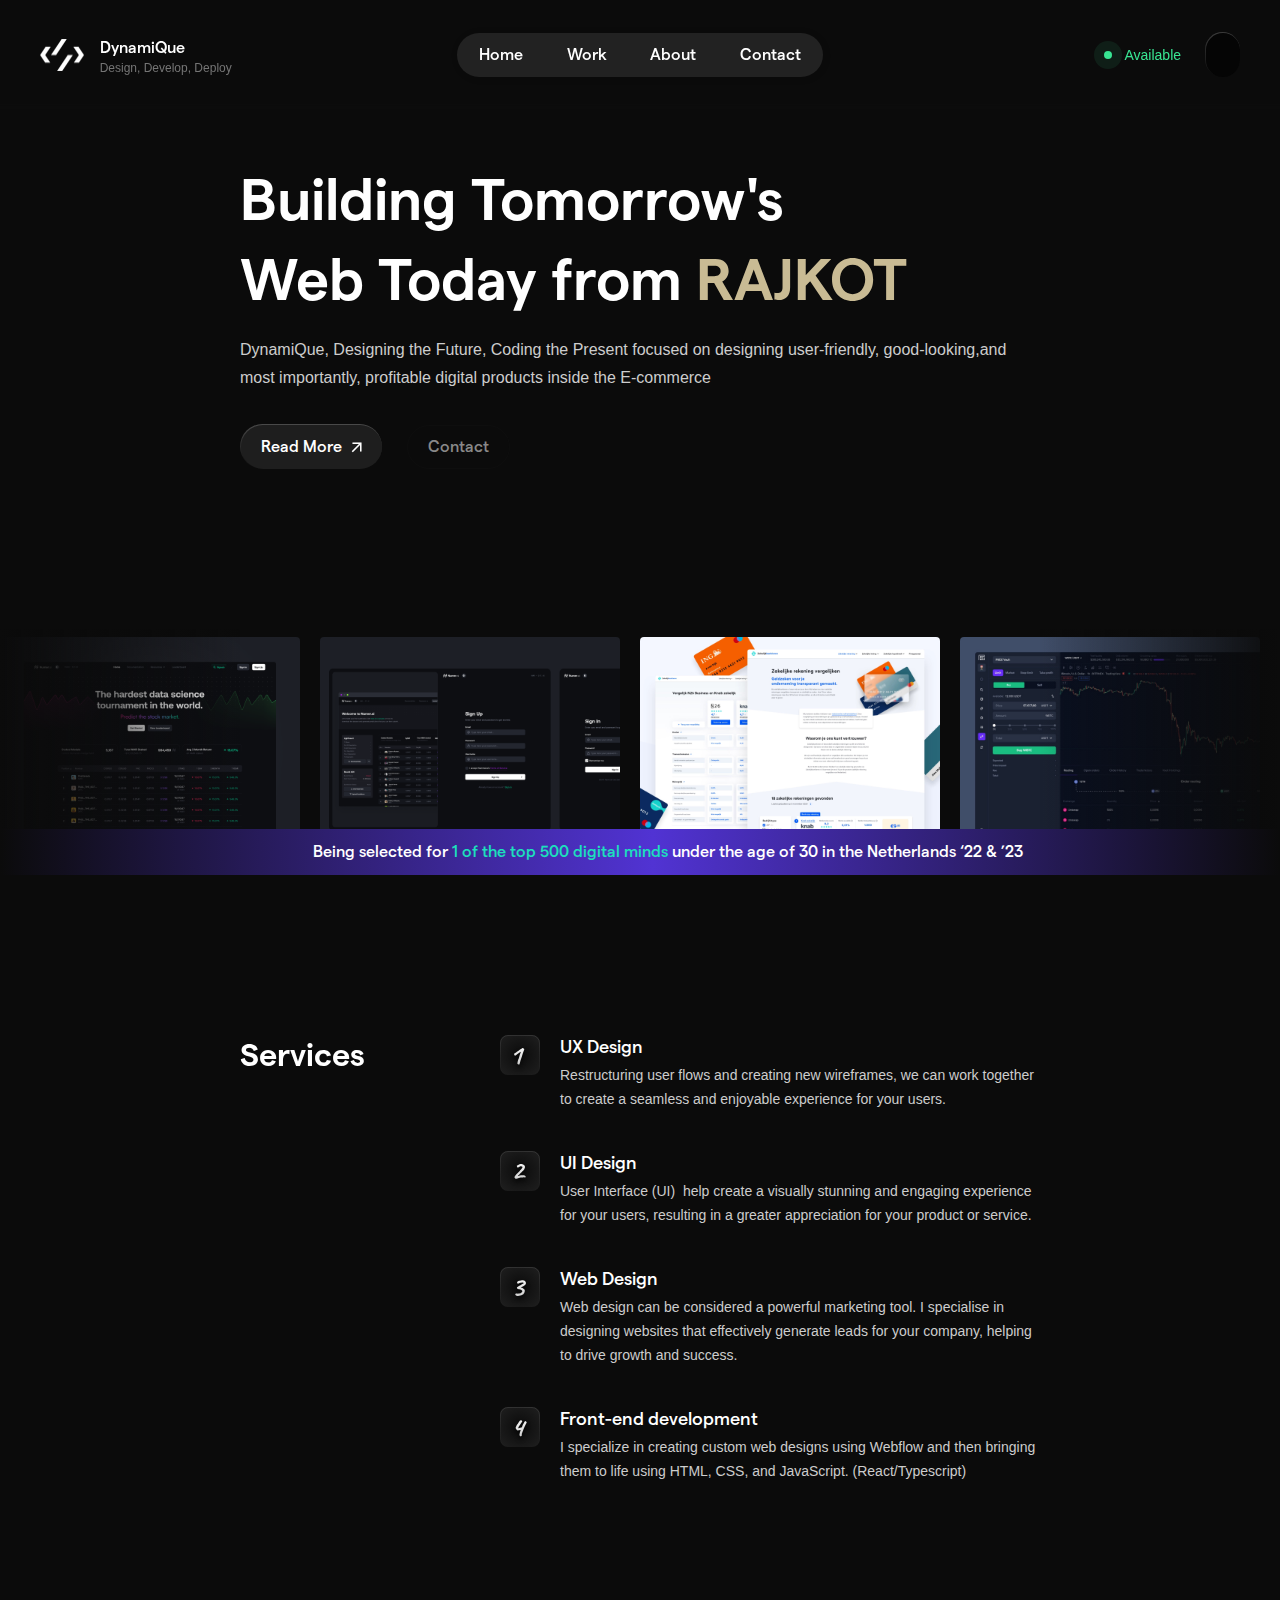
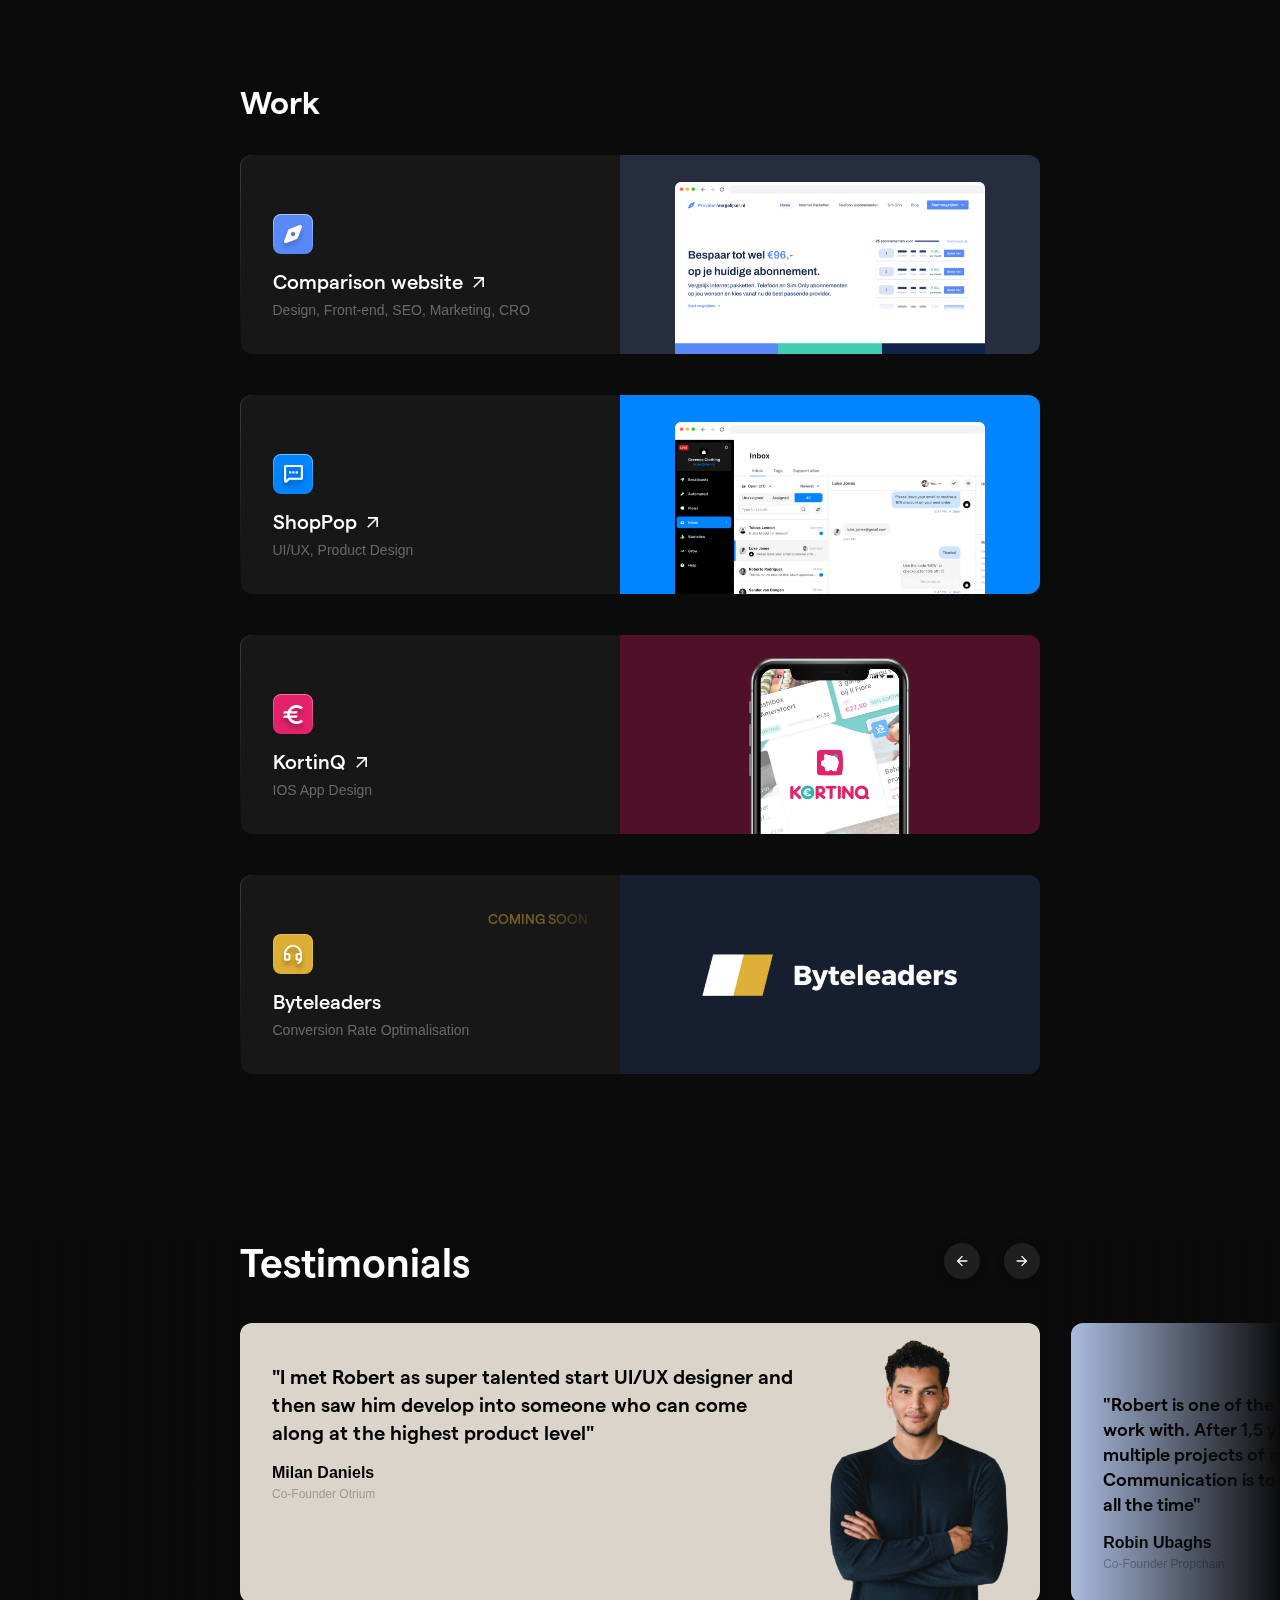
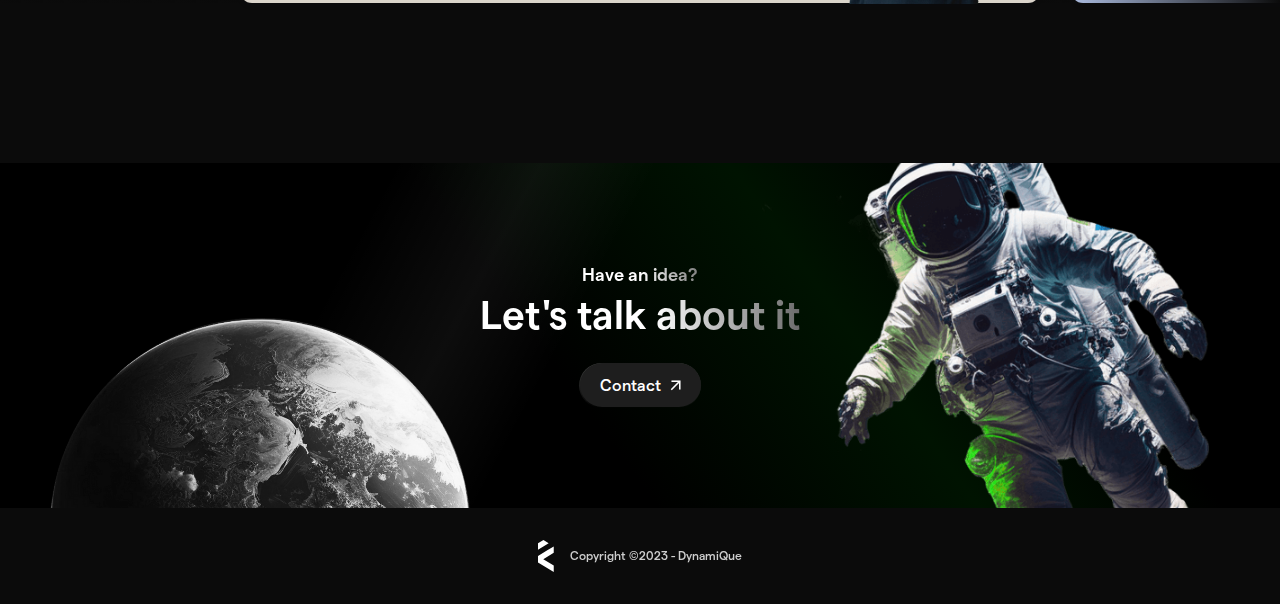
==== commit 3a2af385: "update" ====
--- a/index.html
+++ b/index.html
@@ -81,9 +81,10 @@
 			<section class="section">
 				<div class="container is-menu">
 					<a href="/" aria-current="page" class="left-menu w-inline-block w--current">
+						<img src="/assets/img/DynamiQue Logo white.png" loading="lazy" alt="" class="profile-img"/>
 						<div class="left-menu-content">
-							<div class="text-block">Robert Ligthart</div>
-							<div class="text-block-2">Freelance Product Designer</div>
+							<div class="text-block">DynamiQue</div>
+							<div class="text-block-2">Design, Develop, Deploy</div>
 						</div>
 					</a>
 					<div class="div-block-5">
--- a/assets/css/style.css
+++ b/assets/css/style.css
@@ -2468,7 +2468,7 @@
 }
 
 .profile-img {
-  width: 32px;
+  width: 1005;
   height: 32px
 }
 
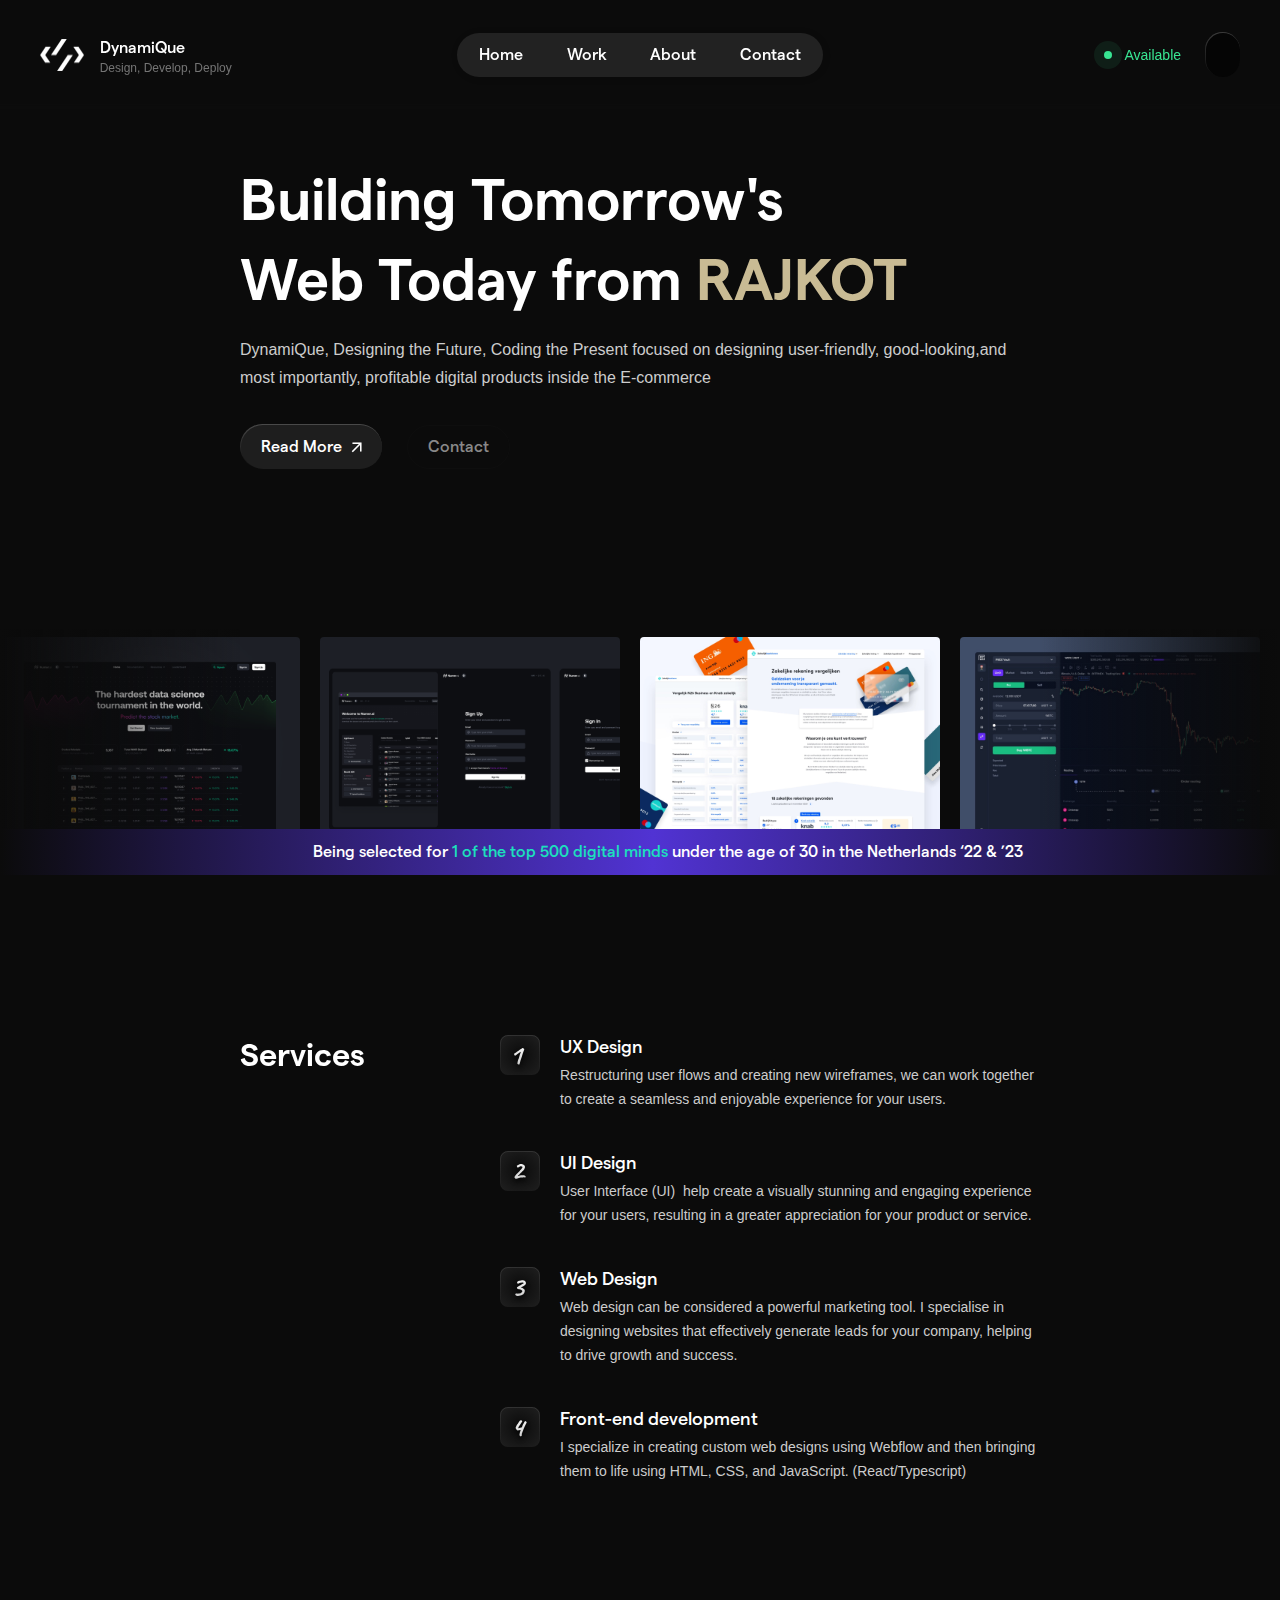
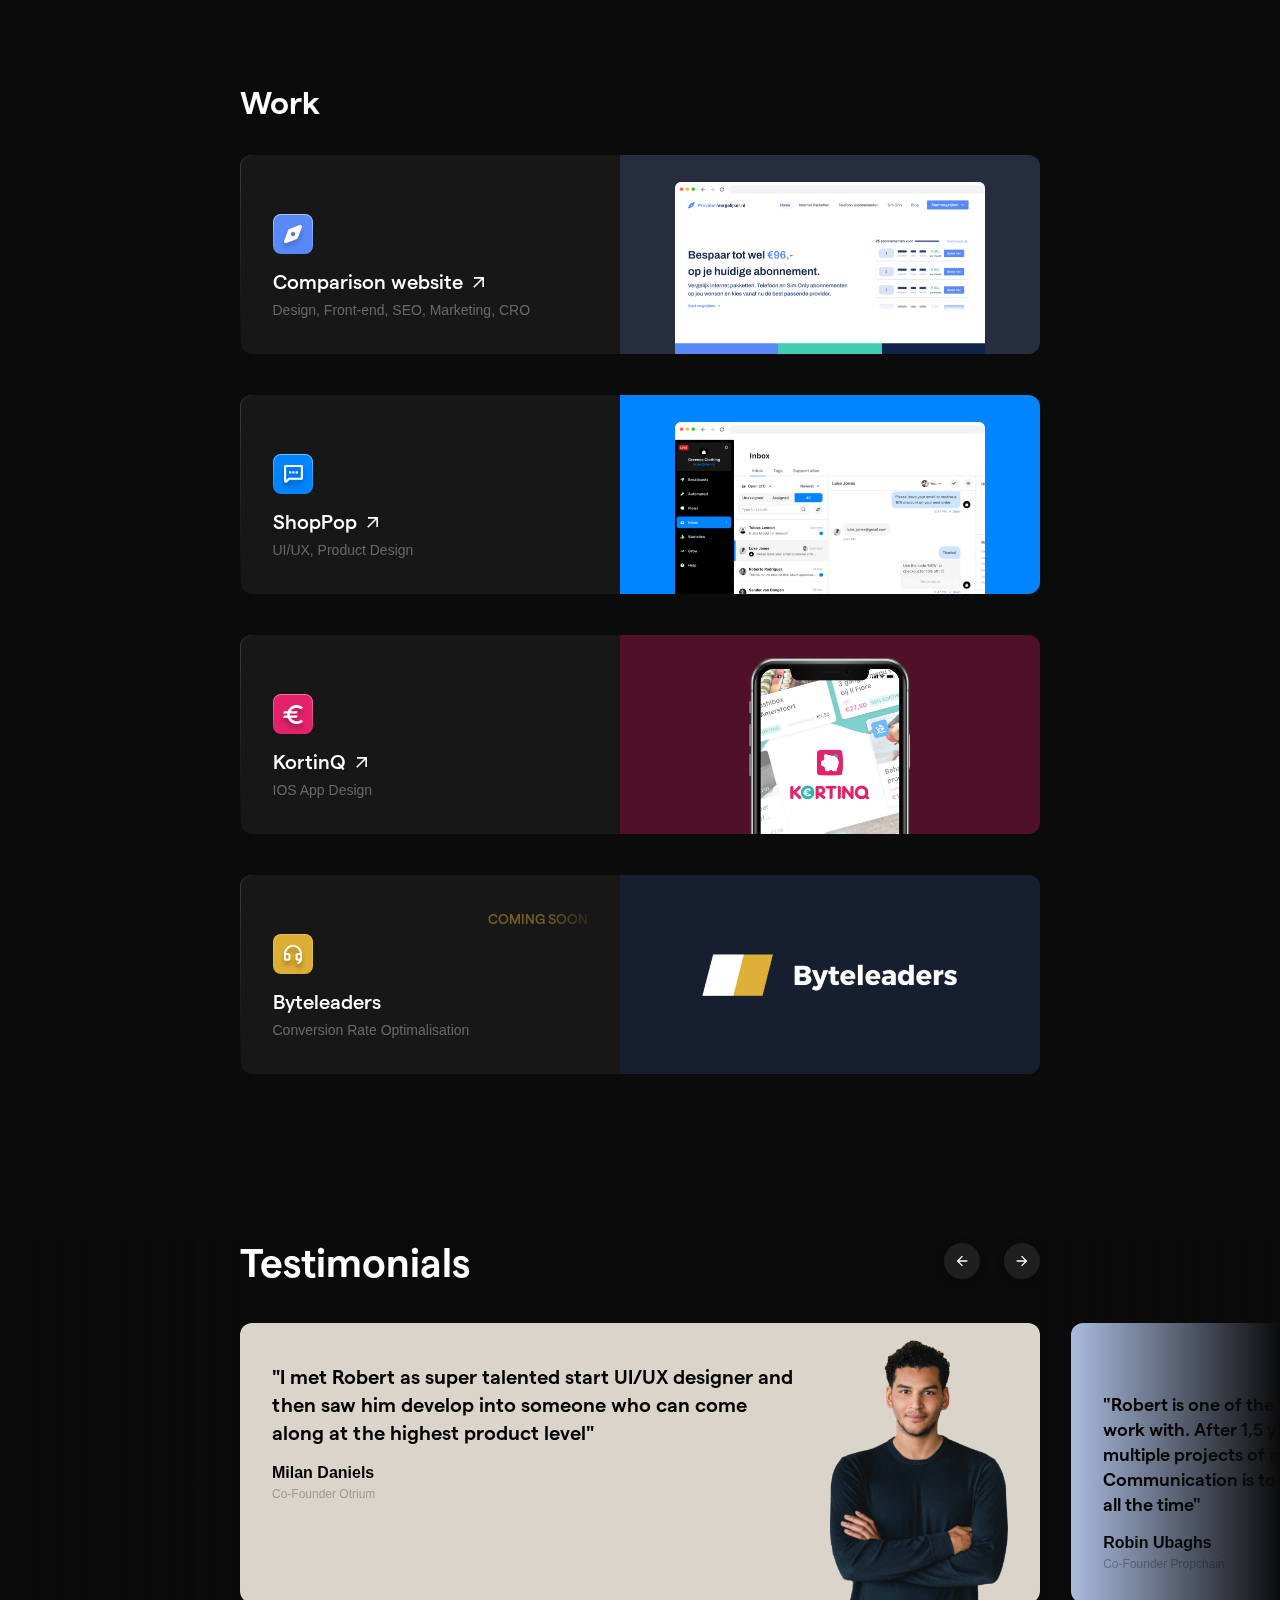
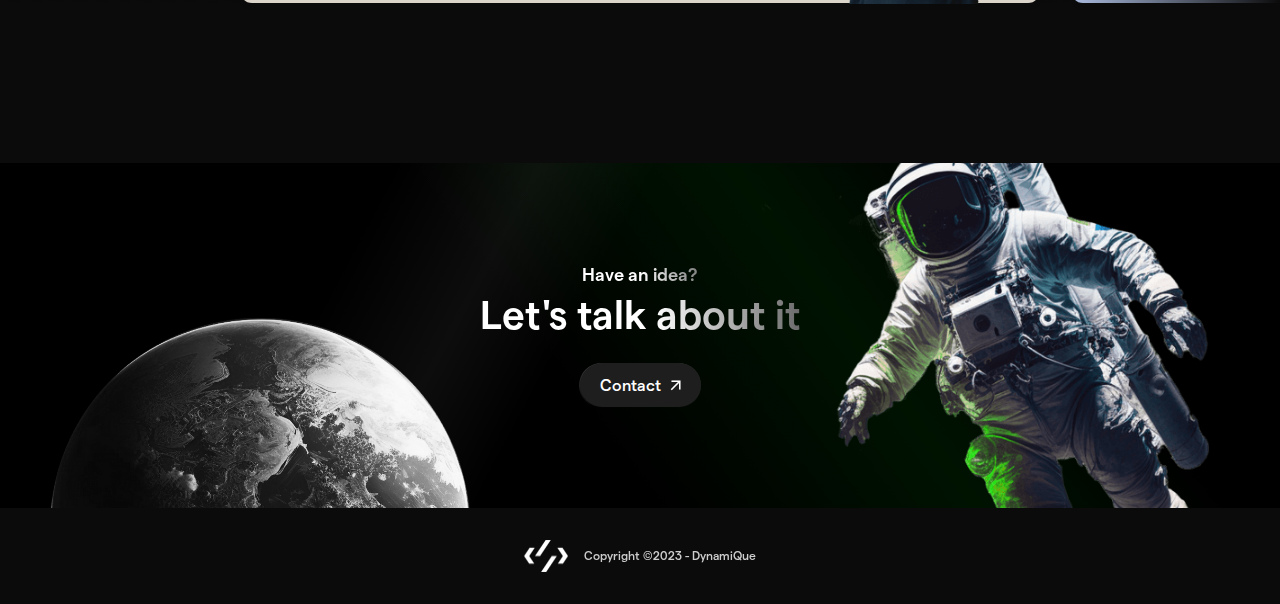
==== commit d7b184e3: "update" ====
--- a/index.html
+++ b/index.html
@@ -640,7 +640,7 @@
                         <div class="f-footer-bottom">
                             <div class="f-footer-brand">
                                 <a href="index.html" class="f-footer-logo-mark w-inline-block">
-									<img src="/assets/img/logo.svg" class="profile-img">
+									<img src="/assets/img/DynamiQue Logo white.png" class="profile-img">
 								</a>
                                 <p class="f-footer-detail"> Copyright ©2023 - DynamiQue </p>
                             </div>
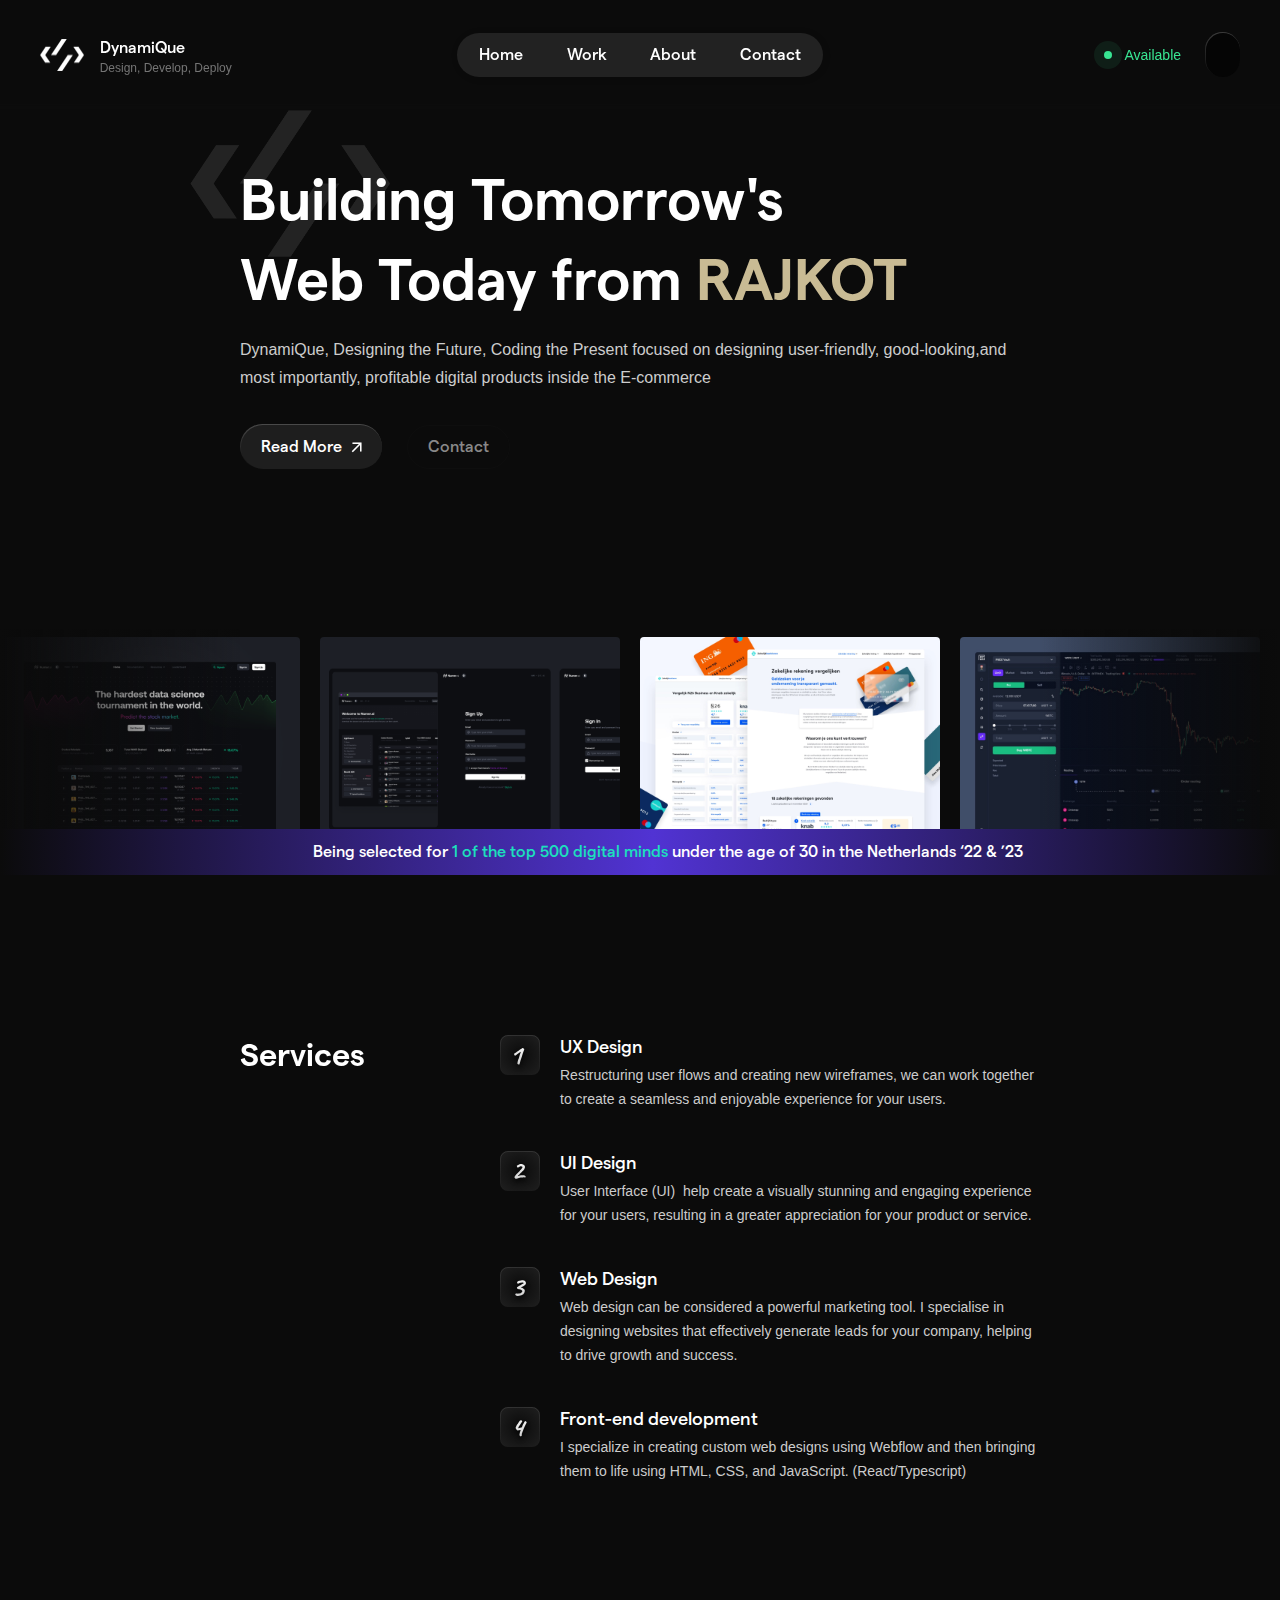
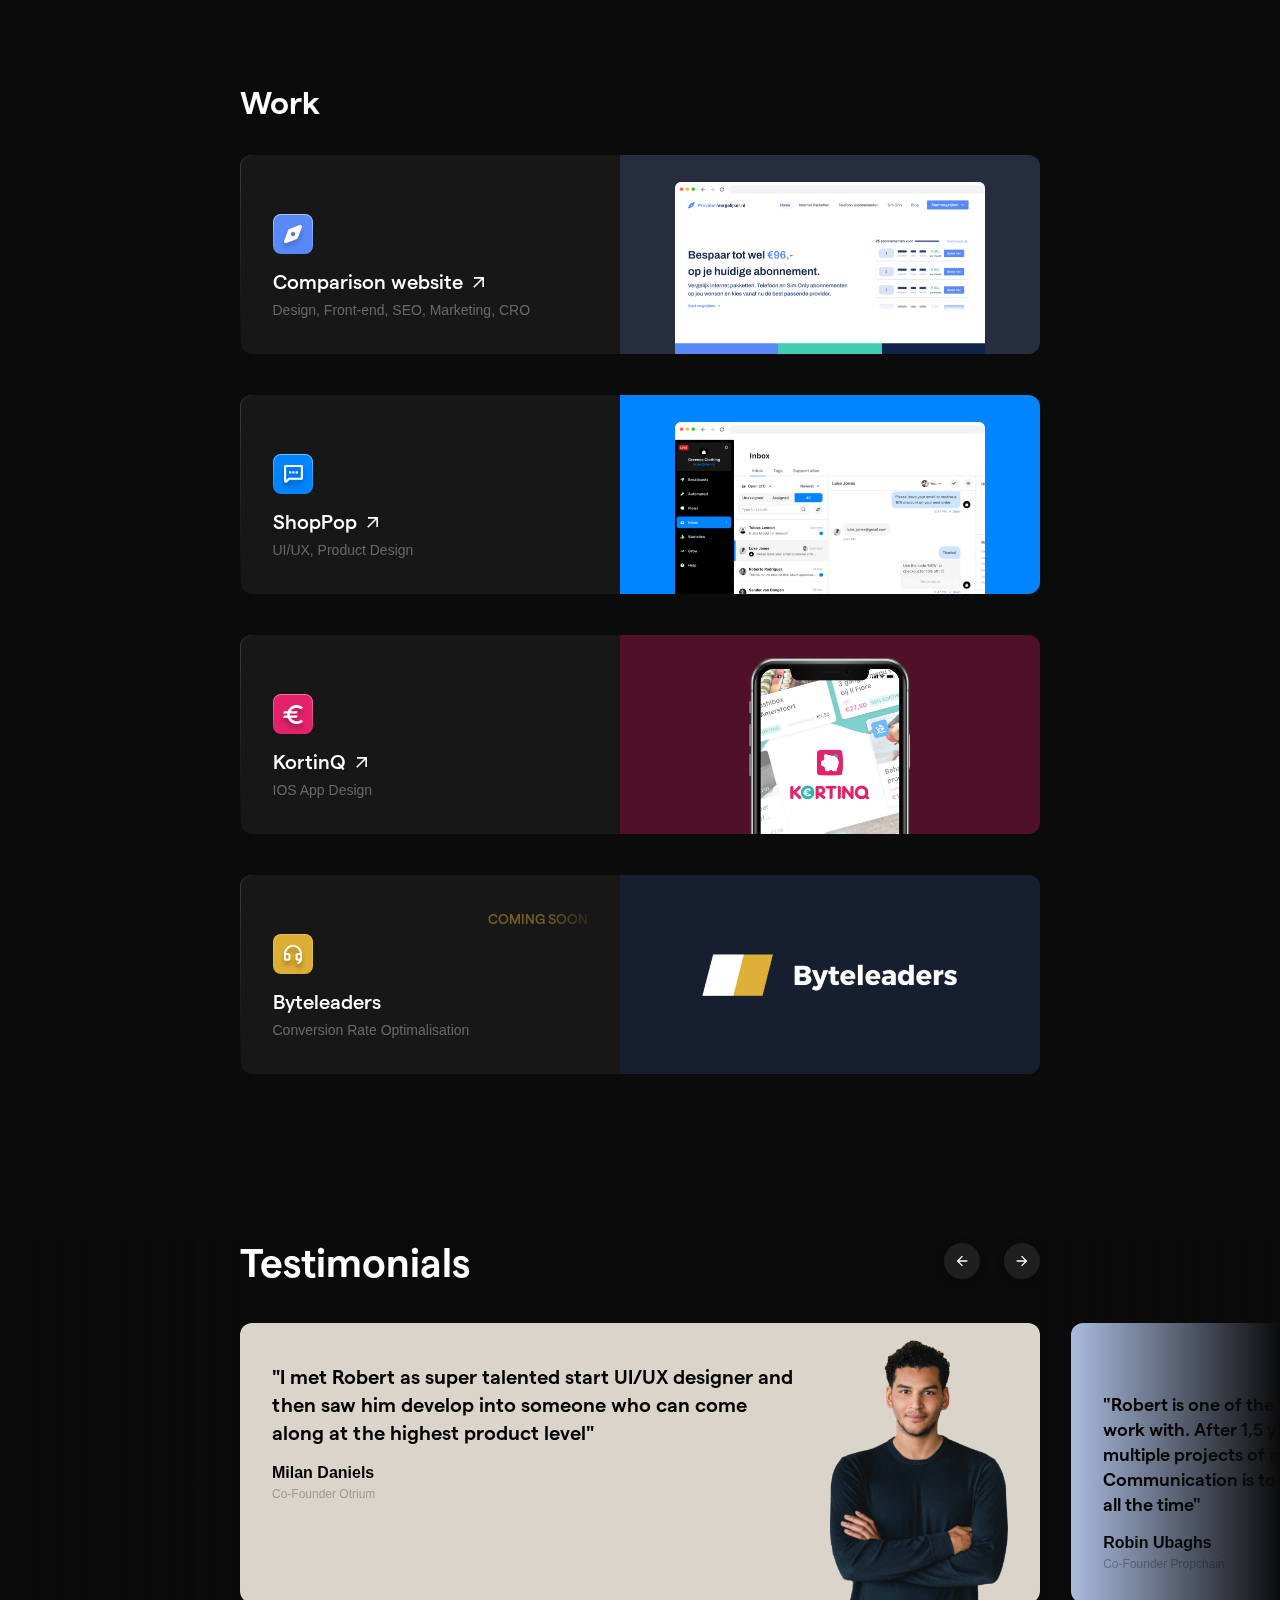
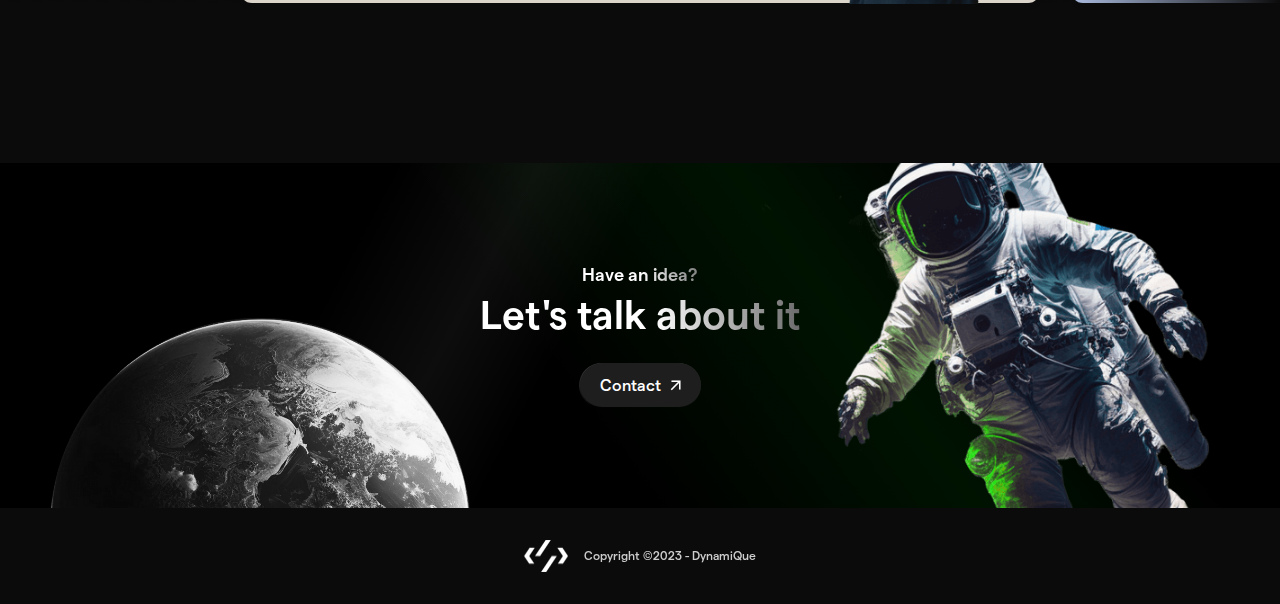
==== commit 9ca76382: "update" ====
--- a/index.html
+++ b/index.html
@@ -5,7 +5,8 @@
 	<meta charset="utf-8">
 	<meta http-equiv="X-UA-Compatible" content="IE=edge">
 	<meta name="viewport" content="width=device-width, initial-scale=1">
-	<title>DynamiQue</title>
+	<title>DynamiQue - Home</title>
+	<link rel="shortcut icon" href="/assets/img/DynamiQue Logo favicon.png" type="image/x-icon">
 
 	<!-- ======================== SEO ============================== -->
 
@@ -153,7 +154,9 @@
 						<div class="header-txt">
 							<div class="header-title">
 								<h1 class="heading-7">
-									Building Tomorrow's <br> Web Today from
+									Building Tomorrow's 
+									<img src="assets/img/DynamiQue Logo white.png" alt="">
+									<br> Web Today from
 									<span class="holland">RAJKOT</span>
 								</h1>
 							</div>
--- a/assets/css/style.css
+++ b/assets/css/style.css
@@ -2468,12 +2468,12 @@
 }
 
 .profile-img {
-  width: 1005;
+  width: 100;
   height: 32px
 }
 
 .profile-img.about {
-  width: 64px;
+  width: 80px;
   height: 64px;
   position: absolute;
   top: 8px;
@@ -2506,6 +2506,21 @@
   flex-direction: column;
   display: flex;
   position: relative
+}
+
+.header-txt h1
+{
+  position: relative;
+}
+
+.header-txt img
+{
+  position: absolute;
+  top: -50px;
+  left: -50px;
+
+  width: 200px;
+  opacity: 0.1;
 }
 
 .header-txt.mt-40 {
@@ -2597,6 +2612,12 @@
 
 .header-title {
   position: relative
+}
+
+.home-logo {
+  position: absolute;
+  top: 0;
+  right: 0;
 }
 
 .header-title h1
@@ -3886,7 +3907,7 @@
 }
 
 .instagram:hover {
-  color: #1c99e6
+  color: #ea4c89
 }
 
 .dribbble {
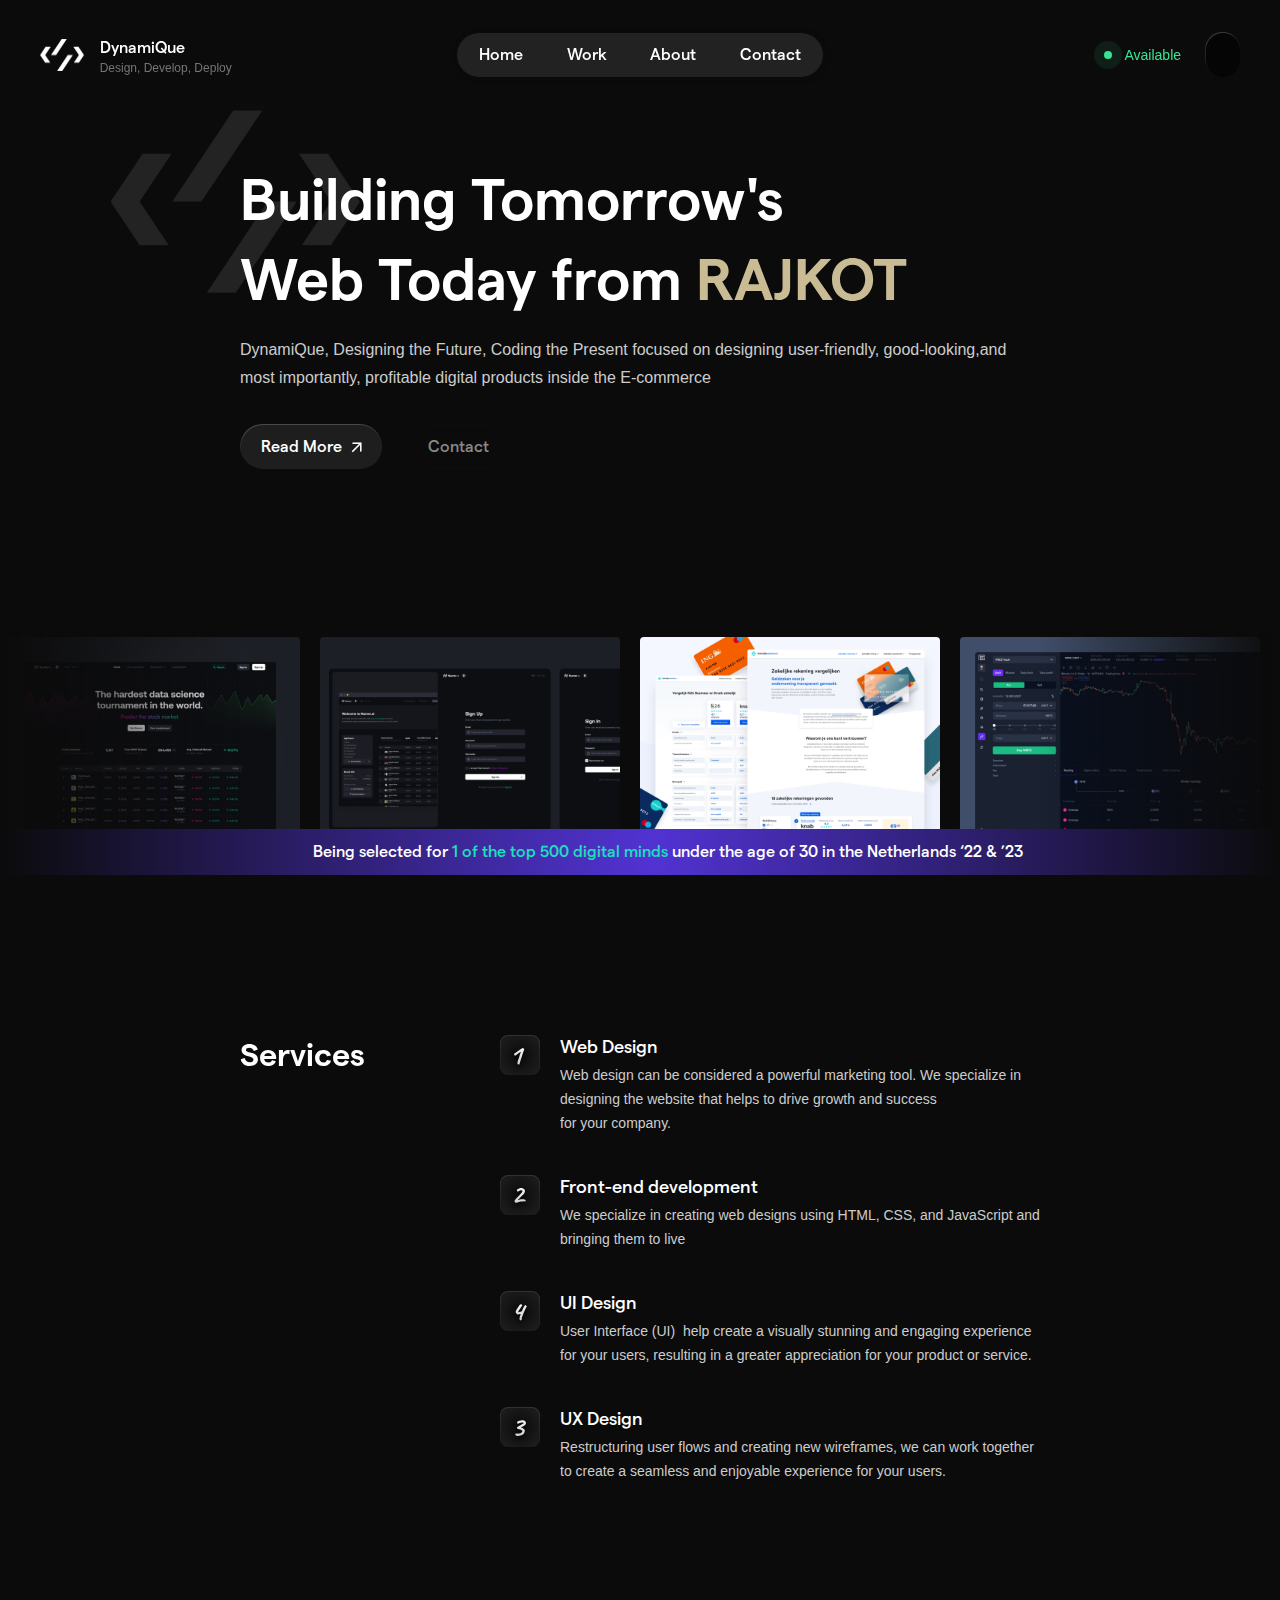
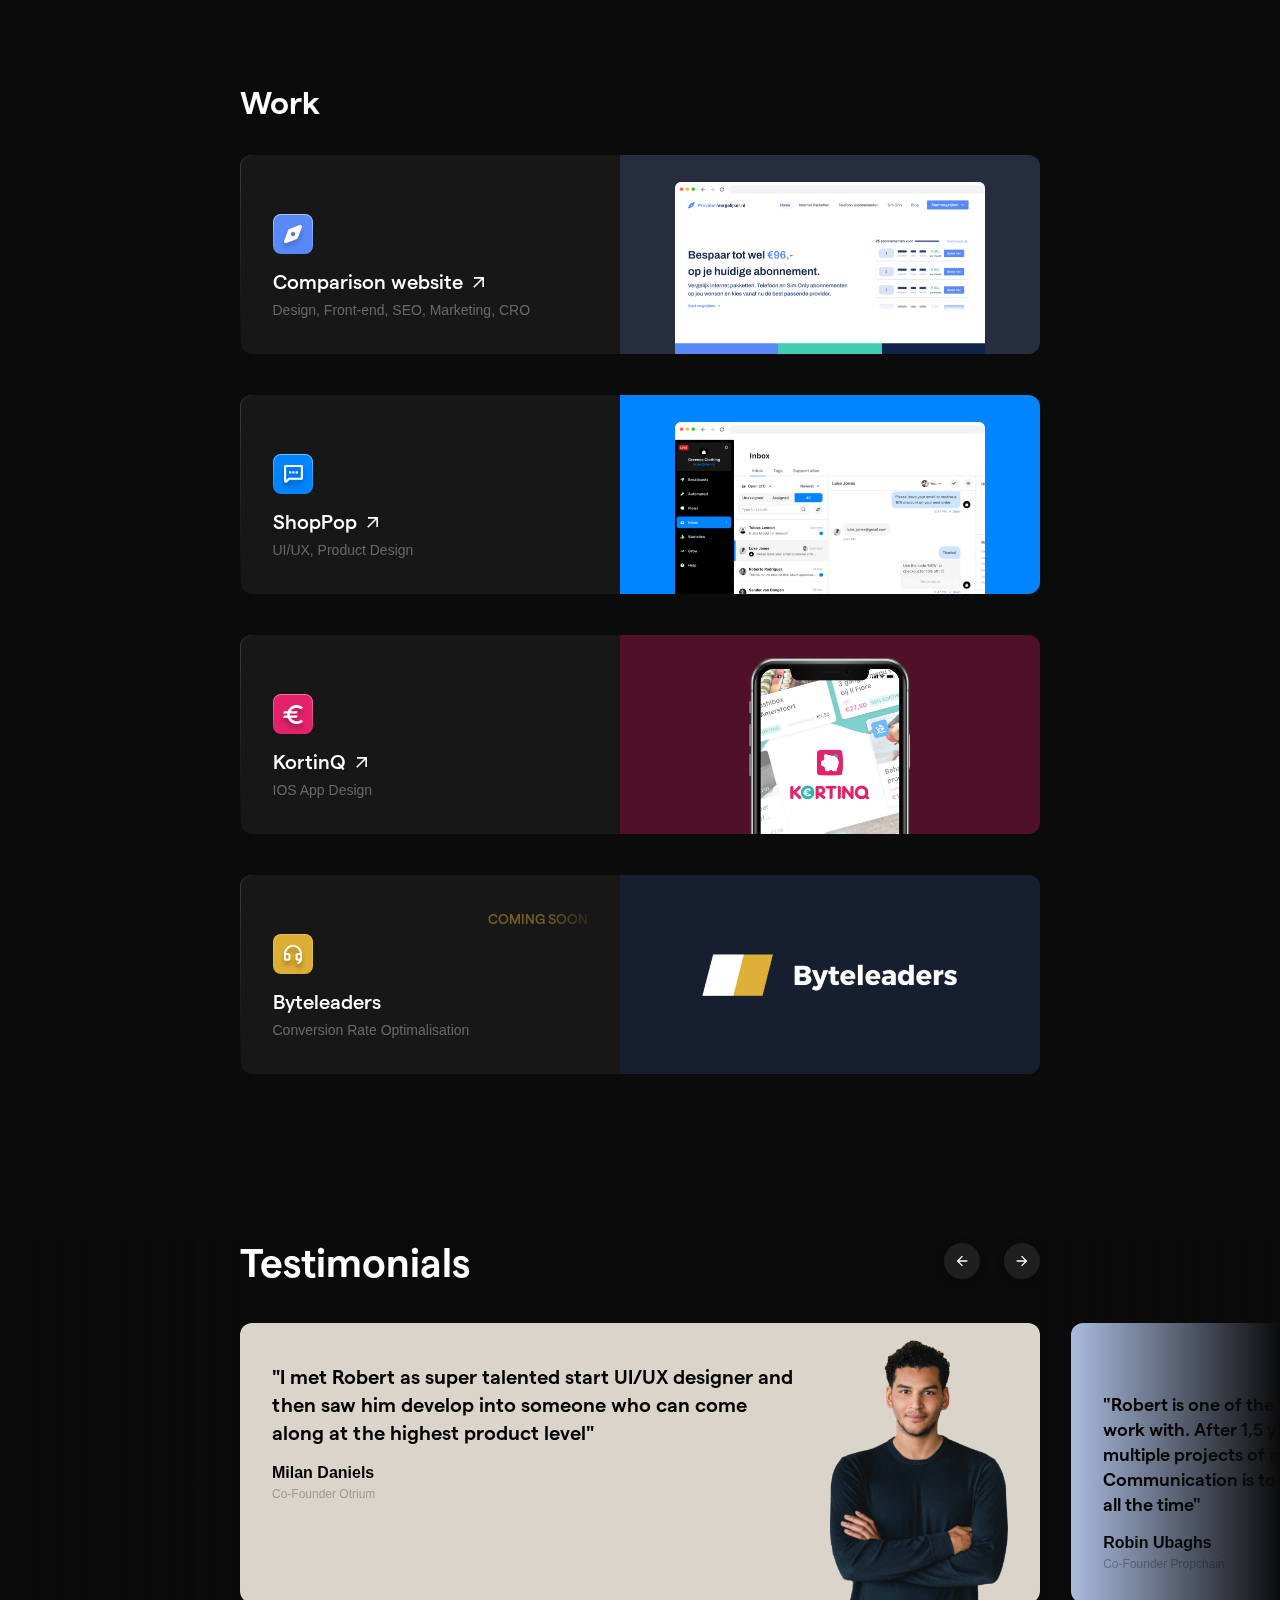
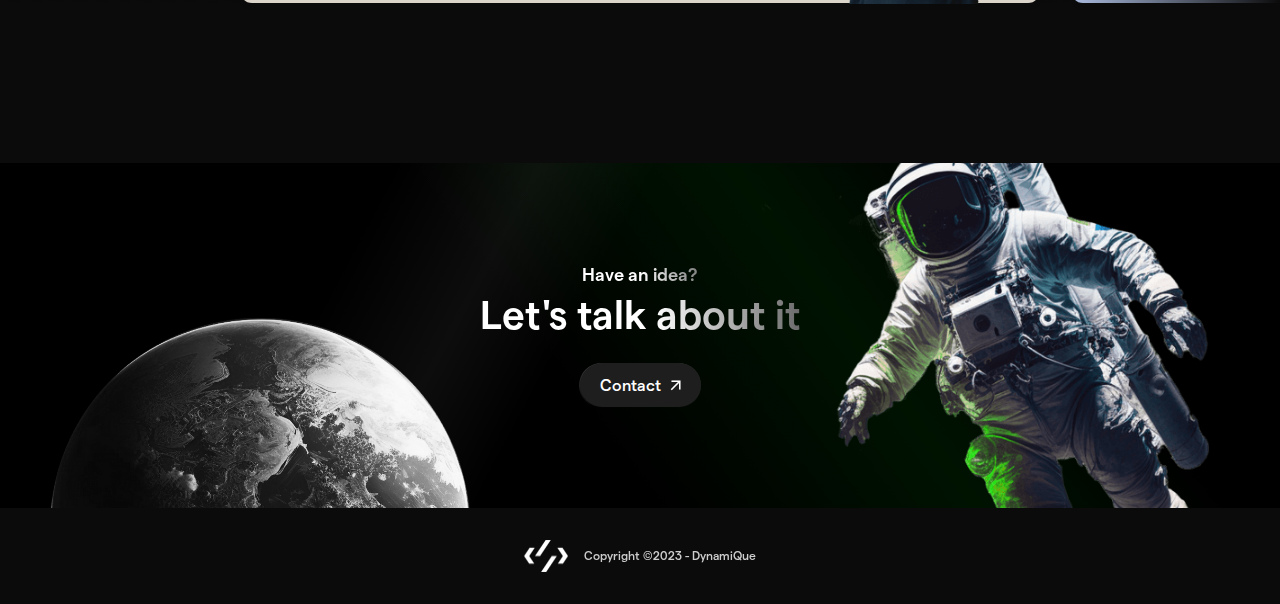
==== commit af26cbe5: "update" ====
--- a/index.html
+++ b/index.html
@@ -347,21 +347,28 @@
 						<div class="services-grid">
 							<h3 class="services">Services<span class="holland"></span></h3>
 							<div class="w-layout-grid service-grid">
-								
 								<div class="service-item">
 									<img src="/assets/img/no 1.svg" alt="" class="service-thumb" />
 									<div class="service-item-txt">
-										<div class="text-block-3">UX Design</div>
+										<div class="text-block-3">Web Design</div>
 										<p class="p---sm">
-											Restructuring user flows and creating new wireframes, we
-											can work together to create a seamless and enjoyable
-											experience for your users.
+											Web design can be considered a powerful marketing tool. We specialize in designing the website that helps to drive growth and success for your company.
 										</p>
 									</div>
 								</div>
 
 								<div class="service-item">
 									<img src="/assets/img/no 2.svg" alt="" class="service-thumb" />
+									<div class="service-item-txt">
+										<div class="text-block-3">Front-end development</div>
+										<p class="p---sm">
+											We specialize in creating web designs using HTML, CSS,  and JavaScript and bringing them to live
+										</p>
+									</div>
+								</div>
+
+								<div class="service-item">
+									<img src="/assets/img/no 4.svg" alt="" class="service-thumb" />
 									<div class="service-item-txt">
 										<div class="text-block-3">UI Design</div>
 										<p class="p---sm">
@@ -372,29 +379,19 @@
 										</p>
 									</div>
 								</div>
+
 								<div class="service-item">
 									<img src="/assets/img/no 3.svg" alt="" class="service-thumb" />
 									<div class="service-item-txt">
-										<div class="text-block-3">Web Design</div>
+										<div class="text-block-3">UX Design</div>
 										<p class="p---sm">
-											Web design can be considered a powerful marketing tool.
-											I specialise in designing websites that effectively
-											generate leads for your company, helping to drive growth
-											and success.
+											Restructuring user flows and creating new wireframes, we
+											can work together to create a seamless and enjoyable
+											experience for your users.
 										</p>
 									</div>
 								</div>
-								<div class="service-item">
-									<img src="/assets/img/no 4.svg" alt="" class="service-thumb" />
-									<div class="service-item-txt">
-										<div class="text-block-3">Front-end development</div>
-										<p class="p---sm">
-											I specialize in creating custom web designs using
-											Webflow and then bringing them to life using HTML, CSS,
-											and JavaScript. (React/Typescript)
-										</p>
-									</div>
-								</div>
+
 								<!-- <div class="service-item">
 									<img src="/assets/img/no 5.svg" alt="" class="service-thumb" />
 									<div class="service-item-txt">
--- a/assets/css/style.css
+++ b/assets/css/style.css
@@ -2517,9 +2517,9 @@
 {
   position: absolute;
   top: -50px;
-  left: -50px;
-
-  width: 200px;
+  left: -130px;
+
+  width: 250px;
   opacity: 0.1;
 }
 
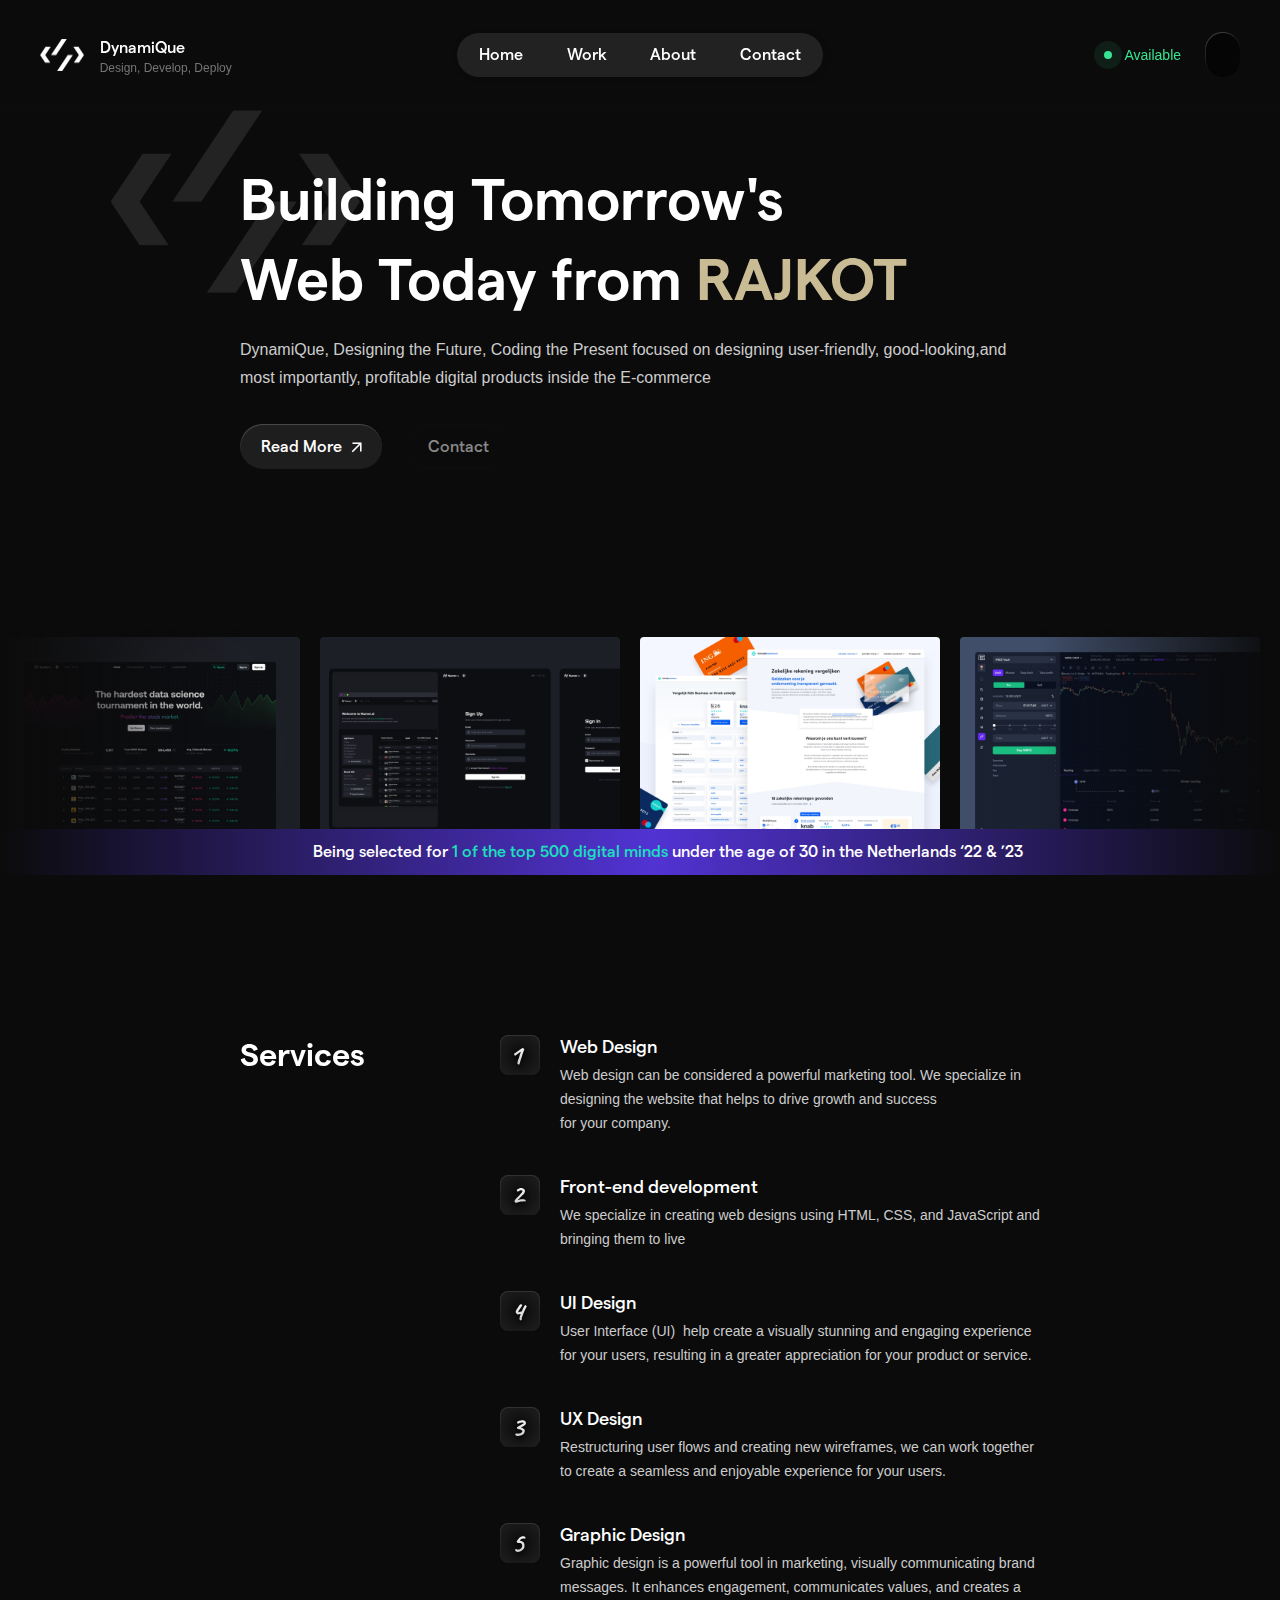
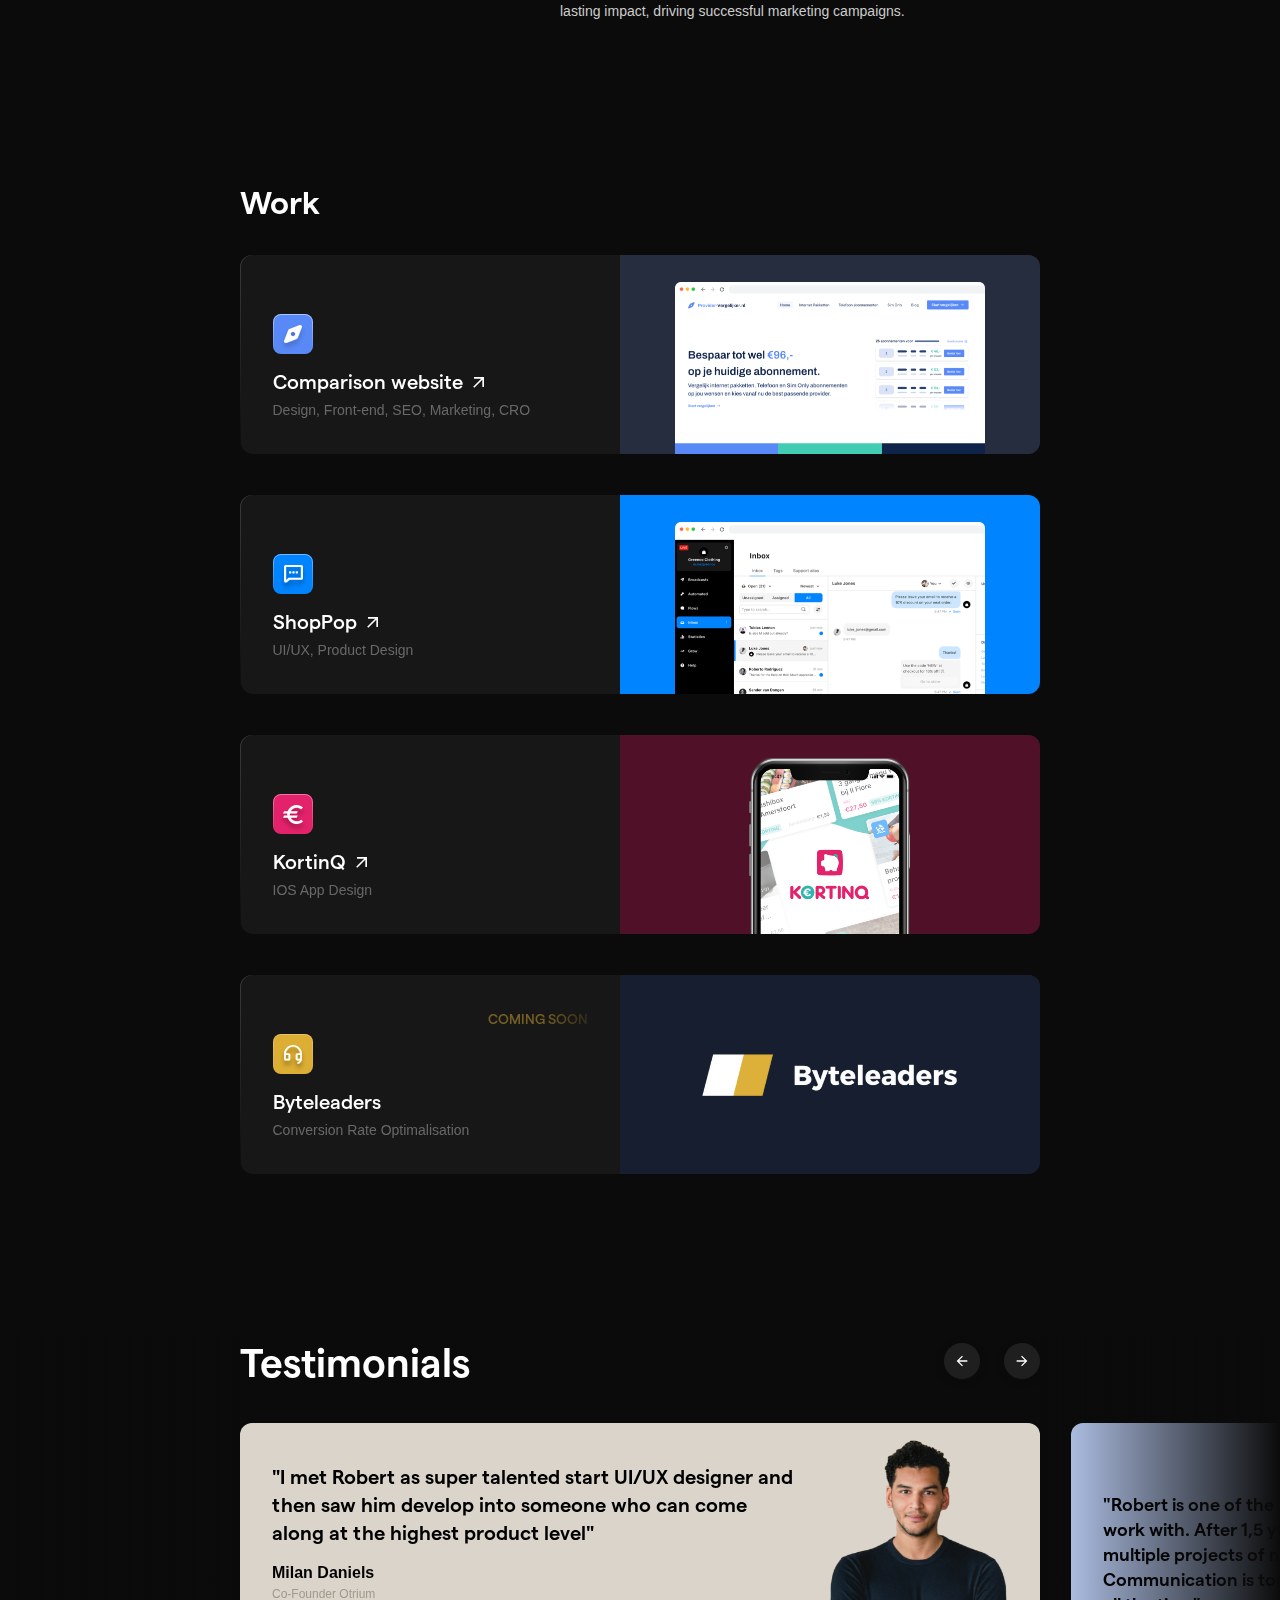
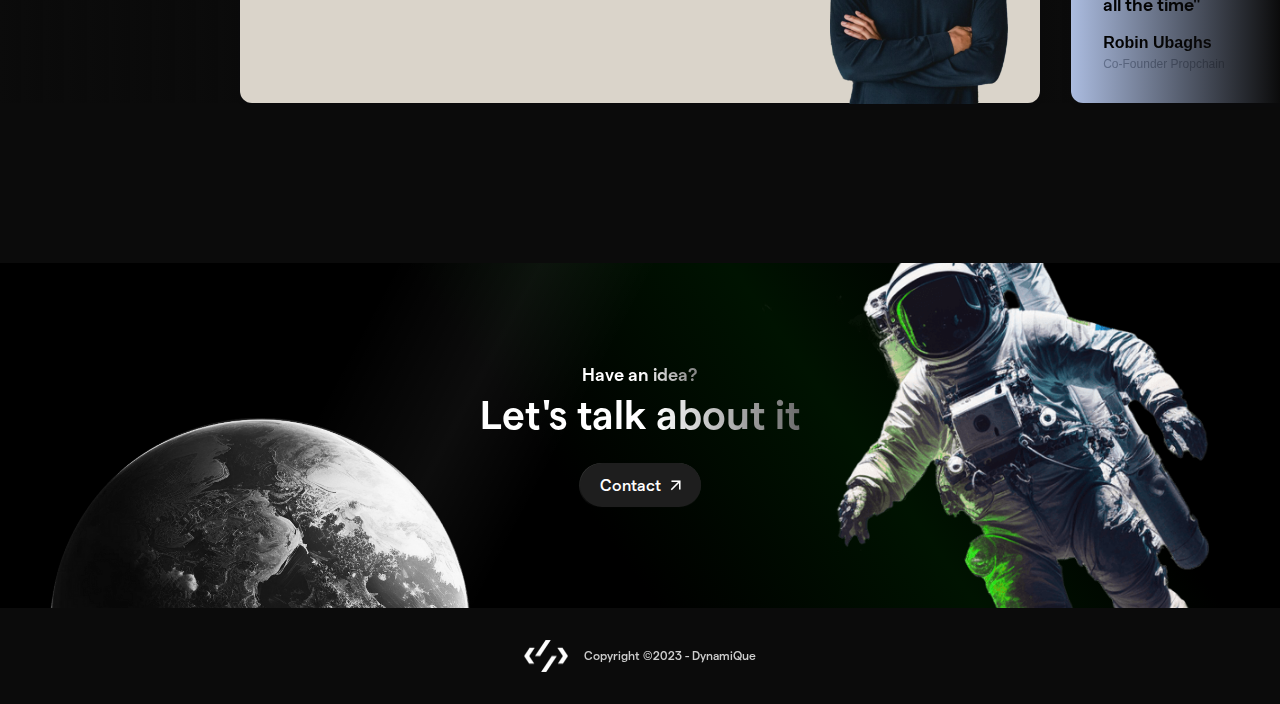
==== commit c3991d98: "update" ====
--- a/index.html
+++ b/index.html
@@ -392,20 +392,18 @@
 									</div>
 								</div>
 
-								<!-- <div class="service-item">
+								<div class="service-item">
 									<img src="/assets/img/no 5.svg" alt="" class="service-thumb" />
 									<div class="service-item-txt">
 										<div class="text-block-3">
-											Conversion Rate Optimalistion
+											Graphic Design
 										</div>
 										<p class="p---sm">
-											Is your landing page struggling with low conversion
-											rates? In the past, I achieved impressive results
-											already. Such as increasing a 2% conversion rate to a
-											40% conversion rate for a lead gen landingspage.
+											Graphic design is a powerful tool in marketing, visually communicating brand messages. It enhances engagement, communicates values, and creates a lasting impact, driving successful marketing campaigns.
 										</p>
 									</div>
-								</div> -->
+								</div>
+
 								<!-- <div class="service-item">
 									<img src="/assets/img/no 6.svg" alt="" class="service-thumb" />
 									<div class="service-item-txt">
